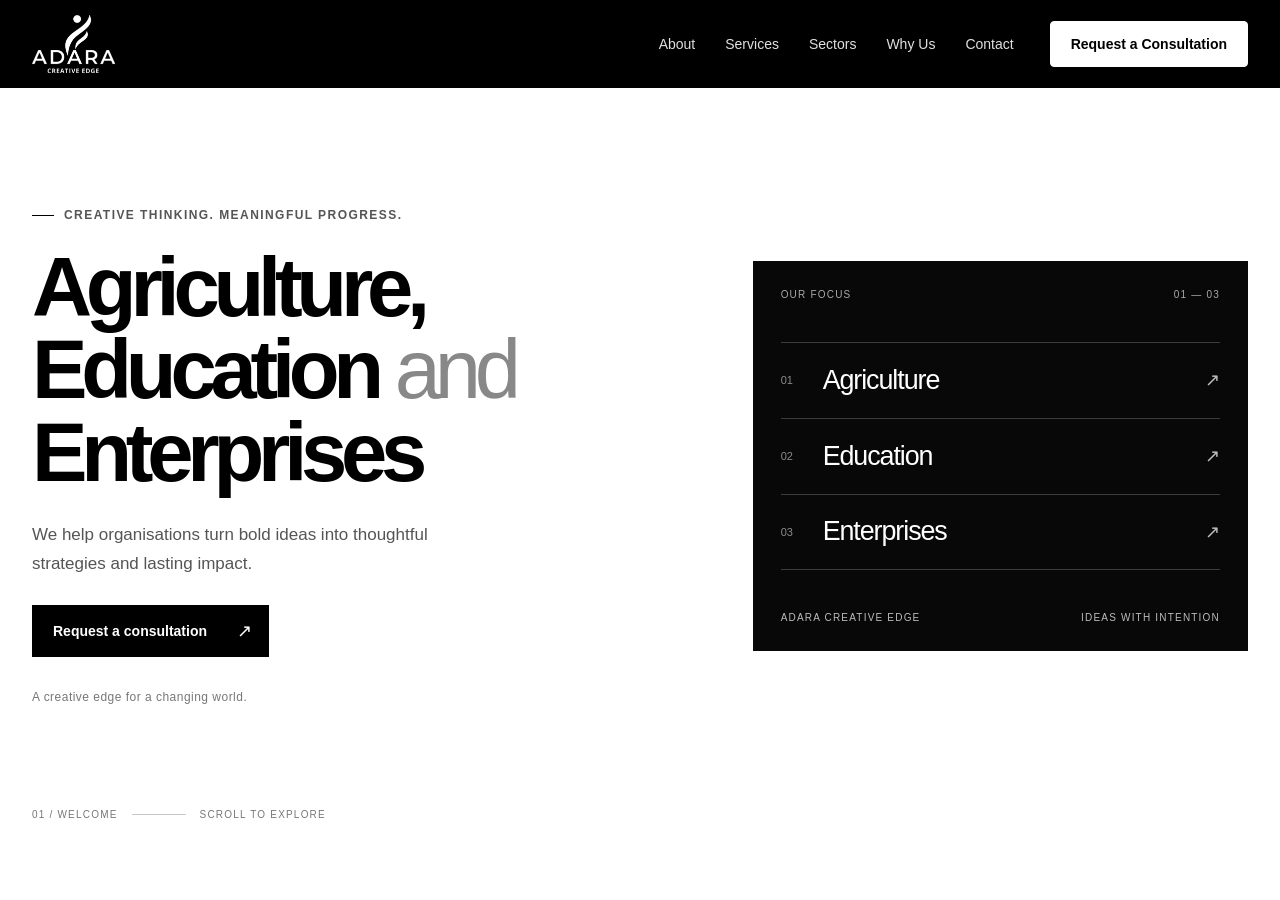
==== index.html @ 9e6f4032 "initial commit" ====
<!DOCTYPE html>
<html lang="en">
<head>
  <meta charset="UTF-8">
  <meta name="viewport" content="width=device-width, initial-scale=1.0">
  <meta name="theme-color" content="#000000">
  <title>Adara Creative Edge</title>
  <link rel="stylesheet" href="style.css">
  <script src="script.js" defer></script>
</head>
<body>
  <header class="site-header">
    <div class="header-inner">
      <a class="brand" href="#" aria-label="Adara Creative Edge home">
        <img src="assets/logo-white-lockup.png" alt="Adara Creative Edge">
      </a>

      <button
        class="menu-toggle"
        type="button"
        aria-label="Open navigation menu"
        aria-expanded="false"
        aria-controls="primary-navigation"
      >
        <span></span>
        <span></span>
        <span></span>
      </button>

      <nav class="primary-navigation" id="primary-navigation" aria-label="Main navigation">
        <ul class="navigation-links">
          <li><a href="#about">About</a></li>
          <li><a href="services.html">Services</a></li>
          <li><a href="#sectors">Sectors</a></li>
          <li><a href="#why-us">Why Us</a></li>
          <li><a href="#contact">Contact</a></li>
        </ul>
        <a class="header-cta" href="#contact">Request a Consultation</a>
      </nav>
    </div>
  </header>
  <main>
    <section class="hero" aria-labelledby="hero-title">
      <div class="hero-inner">
        <div class="hero-copy">
          <p class="hero-eyebrow"><span></span> Creative thinking. Meaningful progress.</p>
          <h1 id="hero-title">Agriculture,<br>Education <span>and</span><br>Enterprises</h1>
          <p class="hero-description">
            We help organisations turn bold ideas into thoughtful strategies and
            lasting impact.
          </p>
          <a class="hero-cta" href="#contact">
            <span>Request a consultation</span>
            <span class="hero-cta-arrow" aria-hidden="true">↗</span>
          </a>
          <p class="hero-note">A creative edge for a changing world.</p>
        </div>

        <div class="hero-visual" aria-label="The sectors we work across">
          <div class="visual-topline">
            <span>Our focus</span>
            <span>01 — 03</span>
          </div>
          <div class="sector-list">
            <div class="sector-item">
              <span class="sector-number">01</span>
              <span class="sector-name">Agriculture</span>
              <span class="sector-mark" aria-hidden="true">↗</span>
            </div>
            <div class="sector-item">
              <span class="sector-number">02</span>
              <span class="sector-name">Education</span>
              <span class="sector-mark" aria-hidden="true">↗</span>
            </div>
            <div class="sector-item">
              <span class="sector-number">03</span>
              <span class="sector-name">Enterprises</span>
              <span class="sector-mark" aria-hidden="true">↗</span>
            </div>
          </div>
          <div class="visual-bottomline">
            <span>Adara Creative Edge</span>
            <span>Ideas with intention</span>
          </div>
        </div>
      </div>
      <div class="hero-footer" aria-hidden="true">
        <span>01 / Welcome</span>
        <span class="hero-footer-line"></span>
        <span>Scroll to explore</span>
      </div>
    </section>
  </main>
</body>
</html>
---- style.css ----
:root {
  color-scheme: dark;
  font-family: "Segoe UI", Arial, sans-serif;
  font-synthesis: none;
  text-rendering: optimizeLegibility;
  -webkit-font-smoothing: antialiased;
  -moz-osx-font-smoothing: grayscale;
  --header-background: #000000;
  --header-foreground: #ffffff;
  --header-muted: #e0e0e0;
  --header-accent: #ffffff;
  --header-accent-text: #000000;
}

* {
  box-sizing: border-box;
}

body {
  margin: 0;
  min-width: 320px;
  background: #ffffff;
}

.site-header {
  position: relative;
  z-index: 10;
  background: var(--header-background);
  color: var(--header-foreground);
}

.header-inner {
  display: flex;
  align-items: center;
  justify-content: space-between;
  width: min(100% - 64px, 1280px);
  min-height: 88px;
  margin: 0 auto;
}

.brand {
  display: inline-flex;
  flex: 0 0 auto;
  align-items: center;
}

.brand img {
  display: block;
  width: 190px;
  max-height: 58px;
  object-fit: contain;
  object-position: left center;
}

.primary-navigation,
.navigation-links {
  display: flex;
  align-items: center;
}

.primary-navigation {
  gap: 36px;
}

.navigation-links {
  gap: 30px;
  margin: 0;
  padding: 0;
  list-style: none;
}

.navigation-links a {
  color: var(--header-muted);
  font-size: 14px;
  font-weight: 500;
  text-decoration: none;
  transition: color 160ms ease;
}

.navigation-links a:hover,
.navigation-links a:focus-visible {
  color: var(--header-foreground);
}

.header-cta {
  display: inline-flex;
  min-height: 46px;
  align-items: center;
  justify-content: center;
  padding: 0 20px;
  border: 1px solid var(--header-accent);
  border-radius: 4px;
  background: var(--header-accent);
  color: var(--header-accent-text);
  font-size: 14px;
  font-weight: 700;
  text-decoration: none;
  transition: background-color 160ms ease, border-color 160ms ease;
}

.header-cta:hover,
.header-cta:focus-visible {
  border-color: #f0f0f0;
  background: #f0f0f0;
}

.menu-toggle {
  display: none;
}

.hero {
  position: relative;
  display: flex;
  min-height: min(760px, calc(100svh - 88px));
  flex-direction: column;
  justify-content: center;
  overflow: hidden;
  background: #ffffff;
  color: #000000;
}

.hero-inner {
  display: grid;
  width: min(100% - 64px, 1280px);
  grid-template-columns: minmax(0, 1.1fr) minmax(360px, 0.9fr);
  align-items: center;
  gap: clamp(48px, 9vw, 140px);
  margin: 0 auto;
  padding: 76px 0 100px;
}

.hero-copy {
  max-width: 640px;
}

.hero-eyebrow {
  display: flex;
  align-items: center;
  gap: 10px;
  margin: 0 0 25px;
  color: #555555;
  font-size: 12px;
  font-weight: 600;
  letter-spacing: 0.12em;
  text-transform: uppercase;
}

.hero-eyebrow span {
  width: 22px;
  height: 1px;
  background: #000000;
}

.hero h1 {
  margin: 0;
  font-size: clamp(52px, 6.5vw, 90px);
  font-weight: 600;
  letter-spacing: -0.075em;
  line-height: 0.99;
}

.hero h1 span {
  color: #888888;
  font-weight: 400;
}

.hero-description {
  max-width: 440px;
  margin: 27px 0 26px;
  color: #555555;
  font-size: 17px;
  line-height: 1.7;
}

.hero-cta {
  display: inline-flex;
  min-height: 52px;
  align-items: center;
  justify-content: space-between;
  gap: 30px;
  padding: 0 16px 0 20px;
  border: 1px solid #000000;
  background: #000000;
  color: #ffffff;
  font-size: 14px;
  font-weight: 600;
  text-decoration: none;
  transition: background-color 160ms ease, color 160ms ease;
}

.hero-cta:hover,
.hero-cta:focus-visible {
  background: #ffffff;
  color: #000000;
}

.hero-cta-arrow {
  font-size: 18px;
  line-height: 1;
}

.hero-note {
  margin: 33px 0 0;
  color: #777777;
  font-size: 12px;
  letter-spacing: 0.04em;
}

.hero-visual {
  display: flex;
  min-height: 390px;
  flex-direction: column;
  justify-content: space-between;
  padding: 28px;
  background: #080808;
  color: #ffffff;
}

.visual-topline,
.visual-bottomline {
  display: flex;
  align-items: center;
  justify-content: space-between;
  color: #a9a9a9;
  font-size: 10px;
  letter-spacing: 0.12em;
  text-transform: uppercase;
}

.sector-list {
  margin: 32px 0;
}

.sector-item {
  display: grid;
  min-height: 76px;
  grid-template-columns: 42px 1fr 24px;
  align-items: center;
  border-top: 1px solid #3c3c3c;
}

.sector-item:last-child {
  border-bottom: 1px solid #3c3c3c;
}

.sector-number {
  color: #8c8c8c;
  font-size: 11px;
}

.sector-name {
  font-size: clamp(20px, 2.1vw, 28px);
  font-weight: 400;
  letter-spacing: -0.04em;
}

.sector-mark {
  justify-self: end;
  color: #bcbcbc;
  font-size: 18px;
}

.visual-bottomline {
  color: #bcbcbc;
}

.hero-footer {
  position: absolute;
  right: max(32px, calc((100% - 1280px) / 2));
  bottom: 28px;
  left: max(32px, calc((100% - 1280px) / 2));
  display: flex;
  align-items: center;
  gap: 14px;
  color: #777777;
  font-size: 10px;
  letter-spacing: 0.12em;
  text-transform: uppercase;
}

.hero-footer-line {
  width: 54px;
  height: 1px;
  background: #c7c7c7;
}

.services-hero {
  position: relative;
  display: flex;
  min-height: 470px;
  align-items: center;
  overflow: hidden;
  background: #f4f4f2;
  color: #000000;
}

.services-hero-inner {
  width: min(100% - 64px, 1280px);
  margin: 0 auto;
  padding: 82px 0 96px;
}

.services-hero h1 {
  margin: 0;
  font-size: clamp(58px, 8vw, 104px);
  font-weight: 600;
  letter-spacing: -0.075em;
  line-height: 0.98;
}

.services-hero h1 span {
  color: #777777;
  font-weight: 400;
}

.services-intro {
  max-width: 490px;
  margin: 24px 0 26px;
  color: #555555;
  font-size: 17px;
  line-height: 1.7;
}

.services-hero-index {
  position: absolute;
  right: max(32px, calc((100% - 1280px) / 2));
  bottom: 28px;
  margin: 0;
  color: #777777;
  font-size: 10px;
  letter-spacing: 0.12em;
  text-transform: uppercase;
}

.services-list-section {
  width: min(100% - 64px, 1280px);
  margin: 0 auto;
  padding: 94px 0 110px;
  color: #000000;
}

.services-section-heading {
  display: flex;
  align-items: end;
  justify-content: space-between;
  gap: 32px;
  margin-bottom: 38px;
}

.services-kicker {
  margin: 0 0 12px;
  color: #666666;
  font-size: 11px;
  font-weight: 600;
  letter-spacing: 0.12em;
  text-transform: uppercase;
}

.services-section-heading h2,
.services-contact h2 {
  margin: 0;
  font-size: clamp(36px, 5vw, 58px);
  font-weight: 500;
  letter-spacing: -0.065em;
  line-height: 1.05;
}

.services-section-heading > p {
  max-width: 350px;
  margin: 0 0 4px;
  color: #666666;
  font-size: 15px;
  line-height: 1.7;
}

.service-cards {
  display: grid;
  grid-template-columns: repeat(2, minmax(0, 1fr));
  border-top: 1px solid #d5d5d5;
  border-bottom: 1px solid #d5d5d5;
}

.service-card {
  display: flex;
  min-height: 340px;
  flex-direction: column;
  justify-content: space-between;
  padding: 28px 34px 30px 0;
  color: #000000;
}

.service-card + .service-card {
  padding-right: 0;
  padding-left: 34px;
  border-left: 1px solid #d5d5d5;
}

.service-card-topline {
  display: flex;
  align-items: flex-start;
  justify-content: space-between;
  color: #777777;
  font-size: 11px;
}

.service-card-icon {
  color: #000000;
  font-size: 25px;
  line-height: 1;
}

.service-card-icon-web {
  font-size: 18px;
  font-weight: 600;
  letter-spacing: -0.08em;
}

.service-card h3 {
  margin: 38px 0 12px;
  font-size: clamp(26px, 3vw, 38px);
  font-weight: 500;
  letter-spacing: -0.055em;
}

.service-card p {
  max-width: 460px;
  margin: 0;
  color: #5a5a5a;
  font-size: 15px;
  line-height: 1.75;
}

.service-card-link {
  display: flex;
  align-items: center;
  justify-content: space-between;
  gap: 16px;
  width: fit-content;
  min-width: min(100%, 245px);
  margin-top: 34px;
  padding-bottom: 9px;
  border-bottom: 1px solid #000000;
  color: #000000;
  font-size: 13px;
  font-weight: 600;
  text-decoration: none;
}

.service-card-link:hover,
.service-card-link:focus-visible {
  color: #666666;
}

.services-contact {
  padding: 58px max(32px, calc((100% - 1280px) / 2)) 64px;
  background: #080808;
  color: #ffffff;
}

.services-contact .services-kicker {
  color: #bcbcbc;
}

.services-contact-row {
  display: flex;
  align-items: center;
  justify-content: space-between;
  gap: 24px;
}

.services-contact h2 {
  font-size: clamp(34px, 5vw, 56px);
}

.services-contact .hero-cta {
  flex: 0 0 auto;
  border-color: #ffffff;
  background: #ffffff;
  color: #000000;
}

.services-contact .hero-cta:hover,
.services-contact .hero-cta:focus-visible {
  background: #080808;
  color: #ffffff;
}

.brand:focus-visible,
.navigation-links a:focus-visible,
.header-cta:focus-visible,
.menu-toggle:focus-visible {
  outline: 2px solid var(--header-accent);
  outline-offset: 4px;
}

@media (max-width: 900px) {
  .header-inner {
    width: min(100% - 40px, 1280px);
  }

  .primary-navigation {
    gap: 20px;
  }

  .navigation-links {
    gap: 18px;
  }

  .hero-inner {
    width: min(100% - 40px, 1280px);
    grid-template-columns: minmax(0, 1fr) minmax(300px, 0.85fr);
    gap: 40px;
  }

  .hero-visual {
    min-height: 350px;
    padding: 24px;
  }

  .services-hero-inner,
  .services-list-section {
    width: min(100% - 40px, 1280px);
  }

  .services-hero {
    min-height: 430px;
  }

  .services-contact {
    padding-right: 20px;
    padding-left: 20px;
  }
}

@media (max-width: 760px) {
  .header-inner {
    min-height: 76px;
  }

  .brand img {
    width: 172px;
  }

  .menu-toggle {
    display: flex;
    width: 44px;
    height: 44px;
    flex-direction: column;
    align-items: center;
    justify-content: center;
    gap: 5px;
    padding: 0;
    border: 1px solid rgb(255 255 255 / 24%);
    border-radius: 4px;
    background: transparent;
    cursor: pointer;
  }

  .menu-toggle span {
    display: block;
    width: 19px;
    height: 2px;
    border-radius: 2px;
    background: var(--header-foreground);
    transition: transform 160ms ease, opacity 160ms ease;
  }

  .menu-toggle[aria-expanded="true"] span:first-child {
    transform: translateY(7px) rotate(45deg);
  }

  .menu-toggle[aria-expanded="true"] span:nth-child(2) {
    opacity: 0;
  }

  .menu-toggle[aria-expanded="true"] span:last-child {
    transform: translateY(-7px) rotate(-45deg);
  }

  .primary-navigation {
    position: absolute;
    top: 100%;
    right: 0;
    left: 0;
    display: none;
    align-items: stretch;
    gap: 22px;
    padding: 20px;
    border-top: 1px solid rgb(255 255 255 / 12%);
    background: var(--header-background);
    box-shadow: 0 12px 20px rgb(0 0 0 / 12%);
  }

  .primary-navigation.is-open {
    display: flex;
    flex-direction: column;
  }

  .navigation-links {
    align-items: stretch;
    flex-direction: column;
    gap: 0;
  }

  .navigation-links a {
    display: block;
    padding: 12px 0;
    font-size: 16px;
  }

  .header-cta {
    align-self: flex-start;
  }

  .hero {
    min-height: auto;
  }

  .hero-inner {
    width: min(100% - 40px, 560px);
    grid-template-columns: 1fr;
    gap: 46px;
    padding: 62px 0 90px;
  }

  .hero-eyebrow {
    margin-bottom: 20px;
    font-size: 10px;
  }

  .hero h1 {
    font-size: clamp(52px, 12vw, 82px);
  }

  .hero-description {
    margin-top: 22px;
    font-size: 16px;
  }

  .hero-note {
    margin-top: 25px;
  }

  .hero-visual {
    min-height: 330px;
  }

  .hero-footer {
    right: 20px;
    bottom: 22px;
    left: 20px;
  }

  .services-hero {
    min-height: 410px;
  }

  .services-hero-inner {
    padding: 62px 0 80px;
  }

  .services-hero h1 {
    font-size: clamp(54px, 12vw, 82px);
  }

  .services-intro {
    max-width: 440px;
    font-size: 16px;
  }

  .services-hero-index {
    right: 20px;
    bottom: 20px;
  }

  .services-list-section {
    padding: 68px 0 76px;
  }

  .services-section-heading {
    align-items: flex-start;
    flex-direction: column;
    gap: 16px;
    margin-bottom: 28px;
  }

  .service-cards {
    grid-template-columns: 1fr;
  }

  .service-card {
    min-height: 300px;
    padding: 24px 0;
  }

  .service-card + .service-card {
    padding: 24px 0;
    border-top: 1px solid #d5d5d5;
    border-left: 0;
  }

  .service-card h3 {
    margin-top: 30px;
  }

  .services-contact {
    padding: 42px 20px 48px;
  }

  .services-contact-row {
    align-items: flex-start;
    flex-direction: column;
    gap: 22px;
  }
}

@media (max-width: 420px) {
  .hero-inner {
    width: calc(100% - 32px);
    padding-top: 48px;
  }

  .hero h1 {
    font-size: clamp(47px, 11.5vw, 58px);
  }

  .hero-visual {
    min-height: 300px;
    padding: 20px;
  }

  .services-hero-inner,
  .services-list-section {
    width: calc(100% - 32px);
  }

  .services-contact {
    padding-right: 16px;
    padding-left: 16px;
  }
}

@media (prefers-reduced-motion: reduce) {
  *,
  *::before,
  *::after {
    scroll-behavior: auto !important;
    transition-duration: 0.01ms !important;
  }
}
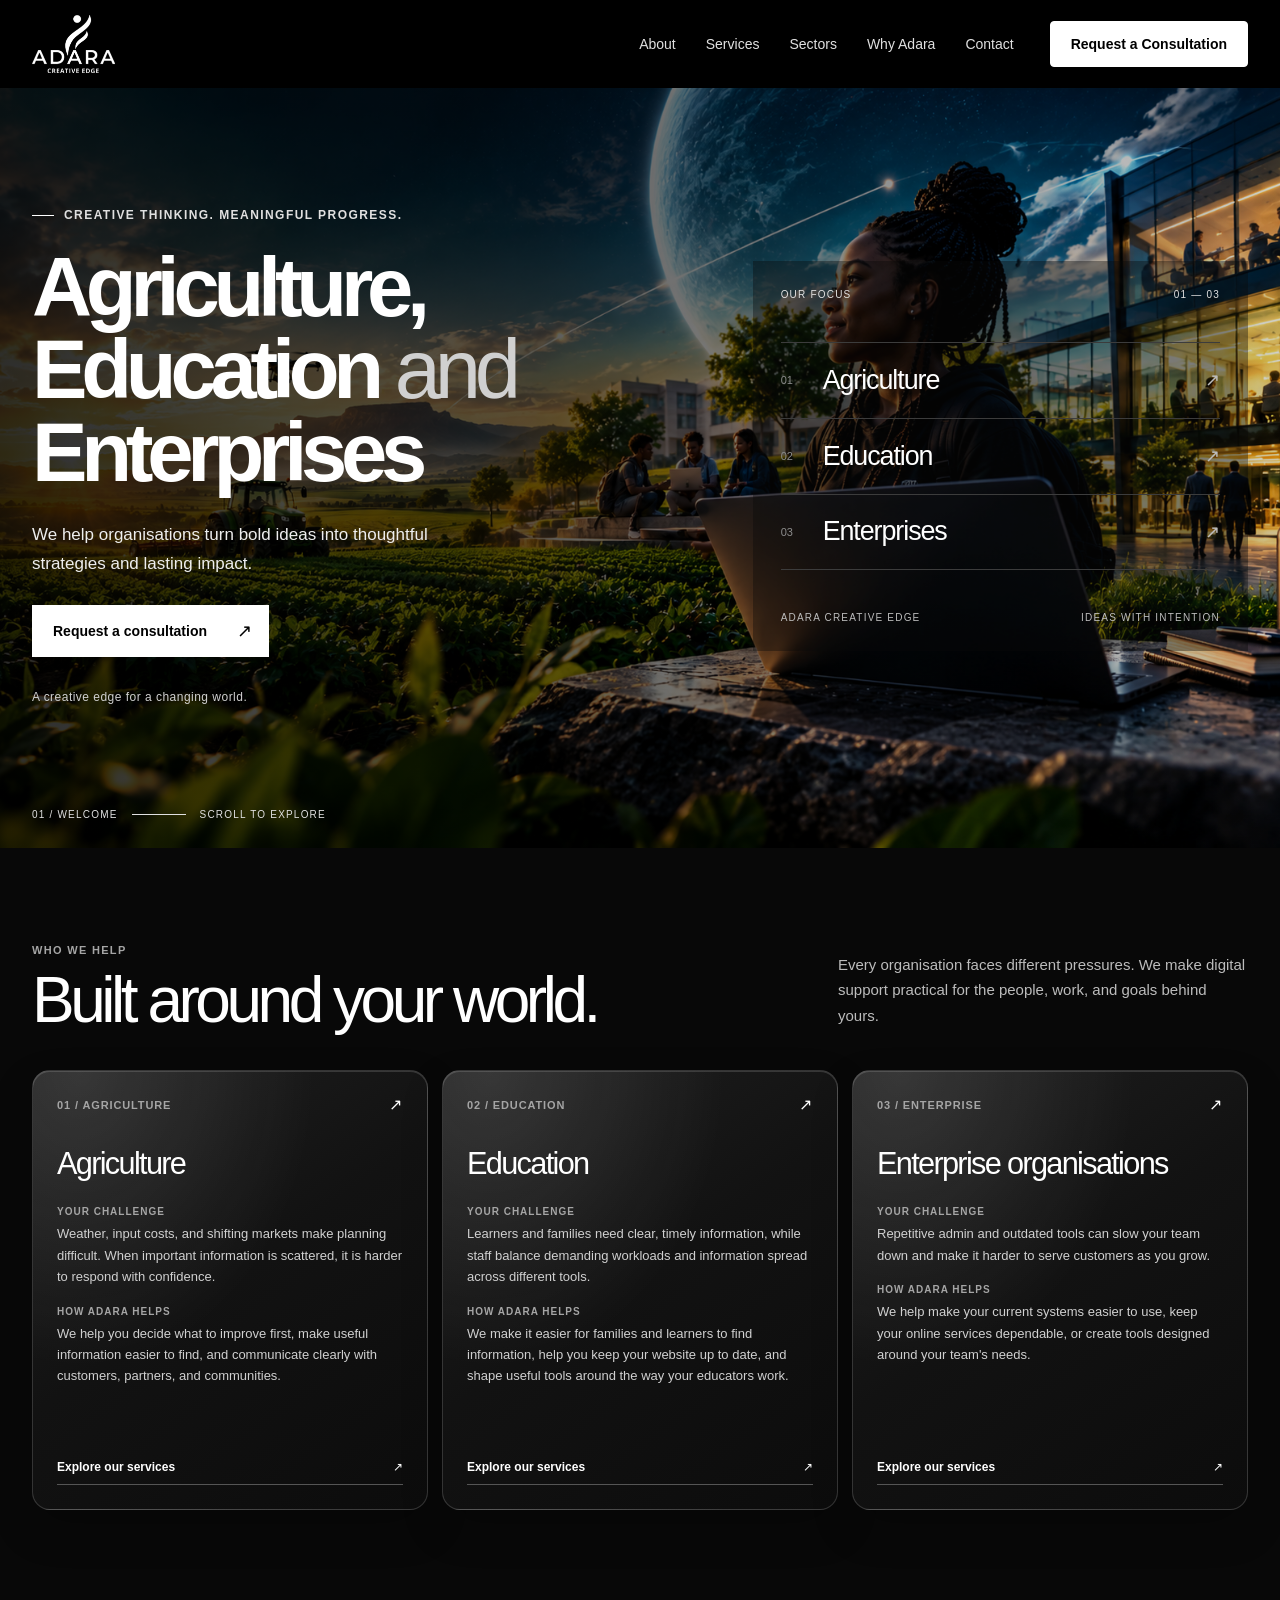
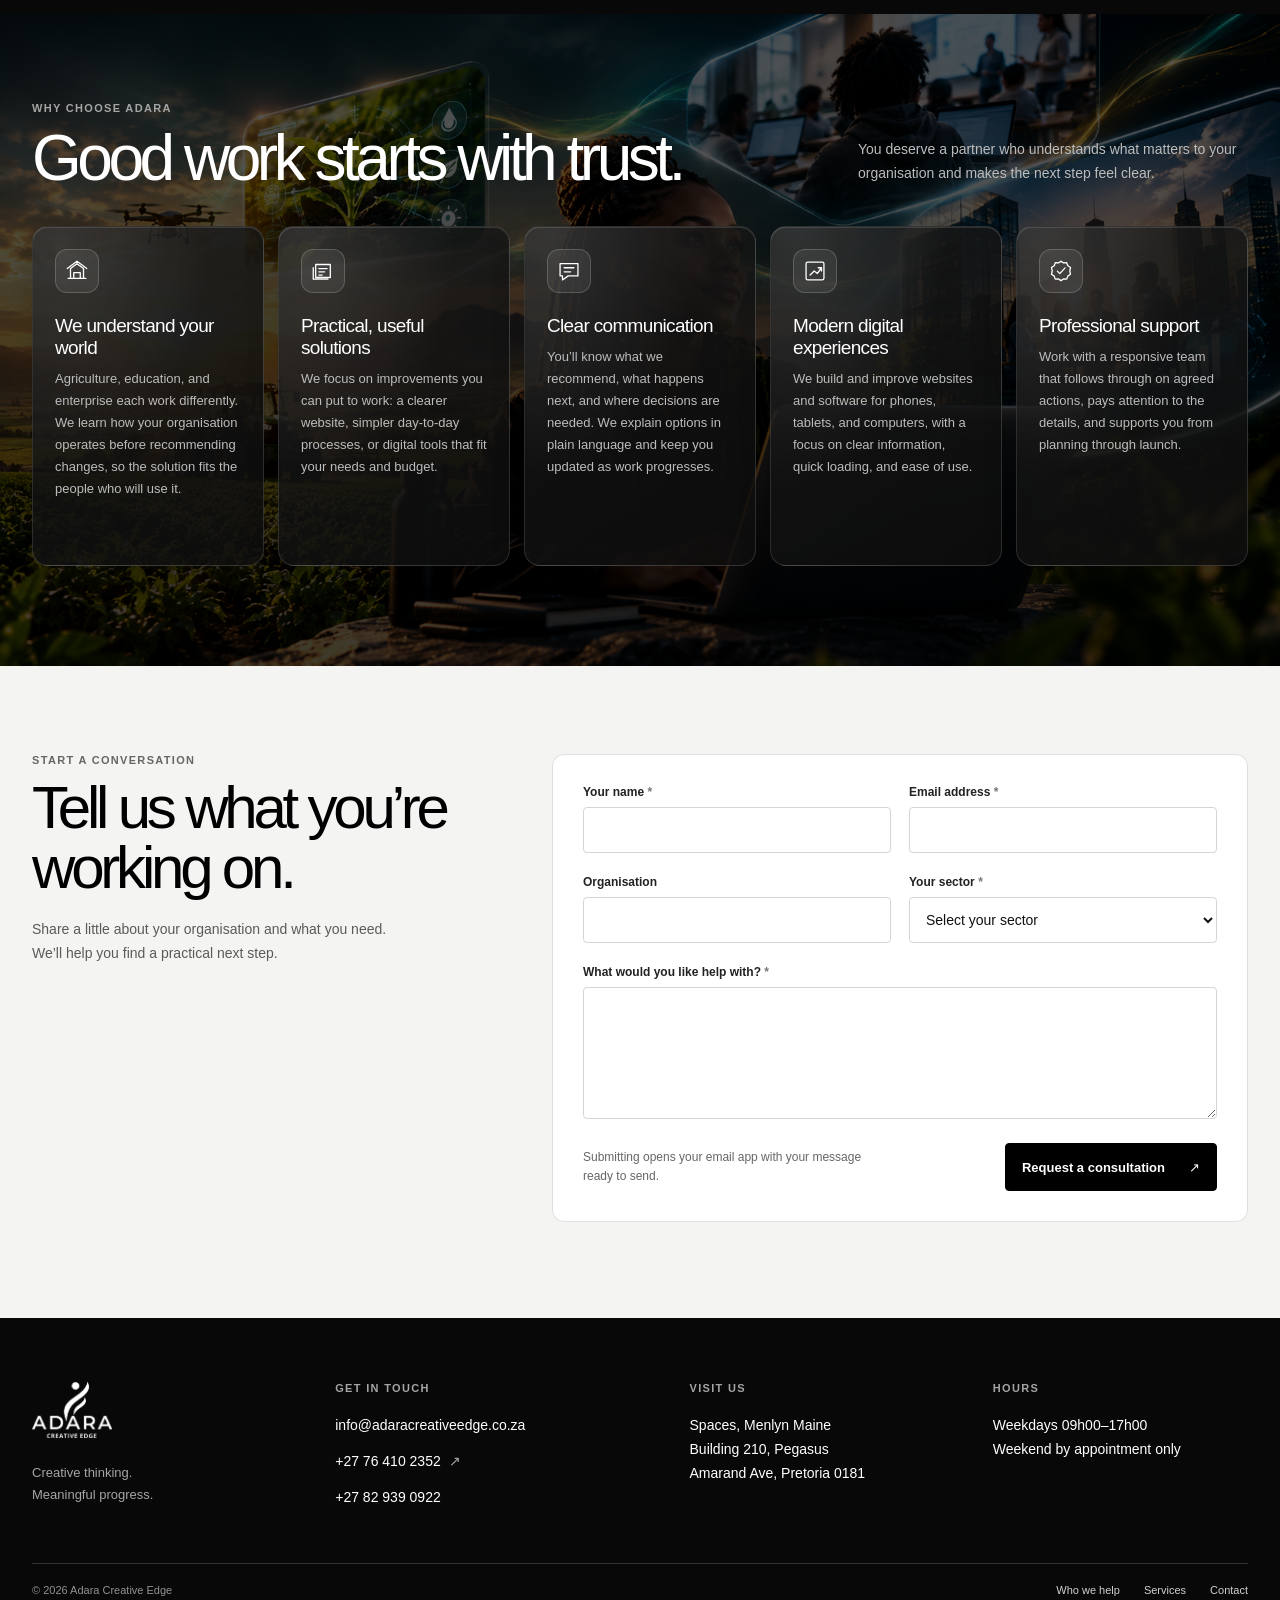
==== commit 560d44a1: "created about page" ====
--- a/index.html
+++ b/index.html
@@ -1,95 +1,381 @@
-<!DOCTYPE html>
+<!doctype html>
 <html lang="en">
-<head>
-  <meta charset="UTF-8">
-  <meta name="viewport" content="width=device-width, initial-scale=1.0">
-  <meta name="theme-color" content="#000000">
-  <title>Adara Creative Edge</title>
-  <link rel="stylesheet" href="style.css">
-  <script src="script.js" defer></script>
-</head>
-<body>
-  <header class="site-header">
-    <div class="header-inner">
-      <a class="brand" href="#" aria-label="Adara Creative Edge home">
-        <img src="assets/logo-white-lockup.png" alt="Adara Creative Edge">
-      </a>
-
-      <button
-        class="menu-toggle"
-        type="button"
-        aria-label="Open navigation menu"
-        aria-expanded="false"
-        aria-controls="primary-navigation"
-      >
-        <span></span>
-        <span></span>
-        <span></span>
-      </button>
-
-      <nav class="primary-navigation" id="primary-navigation" aria-label="Main navigation">
-        <ul class="navigation-links">
-          <li><a href="#about">About</a></li>
-          <li><a href="services.html">Services</a></li>
-          <li><a href="#sectors">Sectors</a></li>
-          <li><a href="#why-us">Why Us</a></li>
-          <li><a href="#contact">Contact</a></li>
-        </ul>
-        <a class="header-cta" href="#contact">Request a Consultation</a>
-      </nav>
-    </div>
-  </header>
-  <main>
-    <section class="hero" aria-labelledby="hero-title">
-      <div class="hero-inner">
-        <div class="hero-copy">
-          <p class="hero-eyebrow"><span></span> Creative thinking. Meaningful progress.</p>
-          <h1 id="hero-title">Agriculture,<br>Education <span>and</span><br>Enterprises</h1>
-          <p class="hero-description">
-            We help organisations turn bold ideas into thoughtful strategies and
-            lasting impact.
+  <head>
+    <meta charset="UTF-8" />
+    <meta name="viewport" content="width=device-width, initial-scale=1.0" />
+    <meta name="theme-color" content="#000000" />
+    <title>Adara Creative Edge</title>
+    <link rel="stylesheet" href="style.css" />
+    <script src="script.js" defer></script>
+  </head>
+  <body>
+    <header class="site-header">
+      <div class="header-inner">
+        <a class="brand" href="#" aria-label="Adara Creative Edge home">
+          <img src="assets/logo-white-lockup.png" alt="Adara Creative Edge" />
+        </a>
+
+        <button
+          class="menu-toggle"
+          type="button"
+          aria-label="Open navigation menu"
+          aria-expanded="false"
+          aria-controls="primary-navigation"
+        >
+          <span></span>
+          <span></span>
+          <span></span>
+        </button>
+
+        <nav
+          class="primary-navigation"
+          id="primary-navigation"
+          aria-label="Main navigation"
+        >
+          <ul class="navigation-links">
+            <li><a href="about.html">About</a></li>
+            <li><a href="services.html">Services</a></li>
+            <li><a href="#sectors">Sectors</a></li>
+            <li><a href="#why-us">Why Adara</a></li>
+            <li><a href="#contact">Contact</a></li>
+          </ul>
+          <a class="header-cta" href="#consultation">Request a Consultation</a>
+        </nav>
+      </div>
+    </header>
+    <main>
+      <section class="hero" aria-labelledby="hero-title">
+        <div class="hero-inner">
+          <div class="hero-copy">
+            <p class="hero-eyebrow">
+              <span></span> Creative thinking. Meaningful progress.
+            </p>
+            <h1 id="hero-title">
+              Agriculture,<br />Education <span>and</span><br />Enterprises
+            </h1>
+            <p class="hero-description">
+              We help organisations turn bold ideas into thoughtful strategies
+              and lasting impact.
+            </p>
+            <a class="hero-cta" href="#consultation">
+              <span>Request a consultation</span>
+              <span class="hero-cta-arrow" aria-hidden="true">↗</span>
+            </a>
+            <p class="hero-note">A creative edge for a changing world.</p>
+          </div>
+
+          <div class="hero-visual" aria-label="The sectors we work across">
+            <div class="visual-topline">
+              <span>Our focus</span>
+              <span>01 — 03</span>
+            </div>
+            <div class="sector-list">
+              <div class="sector-item">
+                <span class="sector-number">01</span>
+                <span class="sector-name">Agriculture</span>
+                <span class="sector-mark" aria-hidden="true">↗</span>
+              </div>
+              <div class="sector-item">
+                <span class="sector-number">02</span>
+                <span class="sector-name">Education</span>
+                <span class="sector-mark" aria-hidden="true">↗</span>
+              </div>
+              <div class="sector-item">
+                <span class="sector-number">03</span>
+                <span class="sector-name">Enterprises</span>
+                <span class="sector-mark" aria-hidden="true">↗</span>
+              </div>
+            </div>
+            <div class="visual-bottomline">
+              <span>Adara Creative Edge</span>
+              <span>Ideas with intention</span>
+            </div>
+          </div>
+        </div>
+        <div class="hero-footer" aria-hidden="true">
+          <span>01 / Welcome</span>
+          <span class="hero-footer-line"></span>
+          <span>Scroll to explore</span>
+        </div>
+      </section>
+
+      <section class="audience-section" id="sectors" aria-labelledby="audience-title">
+        <div class="audience-inner">
+          <div class="audience-heading">
+            <div>
+              <p class="services-kicker">Who we help</p>
+              <h2 id="audience-title">Built around your world.</h2>
+            </div>
+            <p>
+              Every organisation faces different pressures. We make digital
+              support practical for the people, work, and goals behind yours.
+            </p>
+          </div>
+
+          <div class="audience-cards">
+            <article class="audience-card">
+              <div class="audience-card-topline">
+                <span>01 / Agriculture</span>
+                <span aria-hidden="true">↗</span>
+              </div>
+              <h3>Agriculture</h3>
+              <div class="audience-card-copy">
+                <div>
+                  <h4>Your challenge</h4>
+                  <p>
+                    Weather, input costs, and shifting markets make planning
+                    difficult. When important information is scattered, it is
+                    harder to respond with confidence.
+                  </p>
+                </div>
+                <div>
+                  <h4>How Adara helps</h4>
+                  <p>
+                    We help you decide what to improve first, make useful
+                    information easier to find, and communicate clearly with
+                    customers, partners, and communities.
+                  </p>
+                </div>
+              </div>
+              <a class="audience-card-link" href="services.html#service-list">
+                <span>Explore our services</span>
+                <span aria-hidden="true">↗</span>
+              </a>
+            </article>
+
+            <article class="audience-card">
+              <div class="audience-card-topline">
+                <span>02 / Education</span>
+                <span aria-hidden="true">↗</span>
+              </div>
+              <h3>Education</h3>
+              <div class="audience-card-copy">
+                <div>
+                  <h4>Your challenge</h4>
+                  <p>
+                    Learners and families need clear, timely information, while
+                    staff balance demanding workloads and information spread
+                    across different tools.
+                  </p>
+                </div>
+                <div>
+                  <h4>How Adara helps</h4>
+                  <p>
+                    We make it easier for families and learners to find
+                    information, help you keep your website up to date, and
+                    shape useful tools around the way your educators work.
+                  </p>
+                </div>
+              </div>
+              <a class="audience-card-link" href="services.html#service-list">
+                <span>Explore our services</span>
+                <span aria-hidden="true">↗</span>
+              </a>
+            </article>
+
+            <article class="audience-card">
+              <div class="audience-card-topline">
+                <span>03 / Enterprise</span>
+                <span aria-hidden="true">↗</span>
+              </div>
+              <h3>Enterprise organisations</h3>
+              <div class="audience-card-copy">
+                <div>
+                  <h4>Your challenge</h4>
+                  <p>
+                    Repetitive admin and outdated tools can slow your team down
+                    and make it harder to serve customers as you grow.
+                  </p>
+                </div>
+                <div>
+                  <h4>How Adara helps</h4>
+                  <p>
+                    We help make your current systems easier to use, keep your
+                    online services dependable, or create tools designed around
+                    your team's needs.
+                  </p>
+                </div>
+              </div>
+              <a class="audience-card-link" href="services.html#service-list">
+                <span>Explore our services</span>
+                <span aria-hidden="true">↗</span>
+              </a>
+            </article>
+          </div>
+        </div>
+      </section>
+    <section class="trust-section" id="why-us" aria-labelledby="trust-title">
+      <div class="trust-inner">
+        <div class="trust-heading">
+          <div>
+            <p class="services-kicker">Why choose Adara</p>
+            <h2 id="trust-title">Good work starts with trust.</h2>
+          </div>
+          <p>
+            You deserve a partner who understands what matters to your
+            organisation and makes the next step feel clear.
           </p>
-          <a class="hero-cta" href="#contact">
-            <span>Request a consultation</span>
-            <span class="hero-cta-arrow" aria-hidden="true">↗</span>
-          </a>
-          <p class="hero-note">A creative edge for a changing world.</p>
-        </div>
-
-        <div class="hero-visual" aria-label="The sectors we work across">
-          <div class="visual-topline">
-            <span>Our focus</span>
-            <span>01 — 03</span>
-          </div>
-          <div class="sector-list">
-            <div class="sector-item">
-              <span class="sector-number">01</span>
-              <span class="sector-name">Agriculture</span>
-              <span class="sector-mark" aria-hidden="true">↗</span>
-            </div>
-            <div class="sector-item">
-              <span class="sector-number">02</span>
-              <span class="sector-name">Education</span>
-              <span class="sector-mark" aria-hidden="true">↗</span>
-            </div>
-            <div class="sector-item">
-              <span class="sector-number">03</span>
-              <span class="sector-name">Enterprises</span>
-              <span class="sector-mark" aria-hidden="true">↗</span>
-            </div>
-          </div>
-          <div class="visual-bottomline">
-            <span>Adara Creative Edge</span>
-            <span>Ideas with intention</span>
-          </div>
-        </div>
-      </div>
-      <div class="hero-footer" aria-hidden="true">
-        <span>01 / Welcome</span>
-        <span class="hero-footer-line"></span>
-        <span>Scroll to explore</span>
+        </div>
+
+        <div class="trust-cards">
+          <article class="trust-card">
+            <span class="trust-icon" aria-hidden="true">
+              <svg viewBox="0 0 32 32" fill="none">
+                <path d="M5 25h22M8 25V13l8-6 8 6v12M12 25v-7h8v7M4 13l12-9 12 9" />
+              </svg>
+            </span>
+            <h3>We understand your world</h3>
+            <p>
+              Agriculture, education, and enterprise each work differently.
+              We learn how your organisation operates before recommending
+              changes, so the solution fits the people who will use it.
+            </p>
+          </article>
+
+          <article class="trust-card">
+            <span class="trust-icon" aria-hidden="true">
+              <svg viewBox="0 0 32 32" fill="none">
+                <path d="M7 8h18v16H7zM11 13h10M11 17h7M11 21h4M4 12v14h18" />
+              </svg>
+            </span>
+            <h3>Practical, useful solutions</h3>
+            <p>
+              We focus on improvements you can put to work: a clearer website,
+              simpler day-to-day processes, or digital tools that fit your
+              needs and budget.
+            </p>
+          </article>
+
+          <article class="trust-card">
+            <span class="trust-icon" aria-hidden="true">
+              <svg viewBox="0 0 32 32" fill="none">
+                <path d="M5 7h22v15H15l-7 5v-5H5zM10 12h12M10 17h8" />
+              </svg>
+            </span>
+            <h3>Clear communication</h3>
+            <p>
+              You’ll know what we recommend, what happens next, and where
+              decisions are needed. We explain options in plain language and
+              keep you updated as work progresses.
+            </p>
+          </article>
+
+          <article class="trust-card">
+            <span class="trust-icon" aria-hidden="true">
+              <svg viewBox="0 0 32 32" fill="none">
+                <rect x="5" y="5" width="22" height="22" rx="2" />
+                <path d="M10 21l5-5 4 3 5-7M20 12h4v4" />
+              </svg>
+            </span>
+            <h3>Modern digital experiences</h3>
+            <p>
+              We build and improve websites and software for phones, tablets,
+              and computers, with a focus on clear information, quick loading,
+              and ease of use.
+            </p>
+          </article>
+
+          <article class="trust-card">
+            <span class="trust-icon" aria-hidden="true">
+              <svg viewBox="0 0 32 32" fill="none">
+                <path d="M16 4l3 2 4-.2 1.4 3.7 3.3 2.3-.9 4.1.9 4.1-3.3 2.3-1.4 3.7-4-.2-3 2-3-2-4 .2-1.4-3.7-3.3-2.3.9-4.1-.9-4.1 3.3-2.3L9 5.8l4 .2z" />
+                <path d="M11.5 16.2l3 3 6.5-7" />
+              </svg>
+            </span>
+            <h3>Professional support</h3>
+            <p>
+              Work with a responsive team that follows through on agreed
+              actions, pays attention to the details, and supports you from
+              planning through launch.
+            </p>
+          </article>
+        </div>
       </div>
     </section>
-  </main>
-</body>
-</html>+    <section class="consultation-section" id="consultation" aria-labelledby="consultation-title">
+      <div class="consultation-inner">
+        <div class="consultation-heading">
+          <p class="services-kicker">Start a conversation</p>
+          <h2 id="consultation-title">Tell us what you’re working on.</h2>
+          <p>Share a little about your organisation and what you need. We’ll help you find a practical next step.</p>
+        </div>
+        <form class="consultation-form" data-consultation-form>
+          <div class="consultation-fields">
+            <div class="consultation-field">
+              <label for="consultation-name">Your name <span aria-hidden="true">*</span></label>
+              <input id="consultation-name" name="name" autocomplete="name" required>
+            </div>
+            <div class="consultation-field">
+              <label for="consultation-email">Email address <span aria-hidden="true">*</span></label>
+              <input id="consultation-email" name="email" type="email" autocomplete="email" required>
+            </div>
+            <div class="consultation-field">
+              <label for="consultation-organisation">Organisation</label>
+              <input id="consultation-organisation" name="organisation" autocomplete="organization">
+            </div>
+            <div class="consultation-field">
+              <label for="consultation-sector">Your sector <span aria-hidden="true">*</span></label>
+              <select id="consultation-sector" name="sector" required>
+                <option value="" selected disabled>Select your sector</option>
+                <option>Agriculture</option>
+                <option>Education</option>
+                <option>Enterprise organisation</option>
+                <option>Other</option>
+              </select>
+            </div>
+            <div class="consultation-field consultation-field-full">
+              <label for="consultation-project">What would you like help with? <span aria-hidden="true">*</span></label>
+              <textarea id="consultation-project" name="project" rows="5" required></textarea>
+            </div>
+          </div>
+          <div class="consultation-submit-row">
+            <p id="consultation-note">Submitting opens your email app with your message ready to send.</p>
+            <button class="consultation-submit" type="submit" aria-describedby="consultation-note">
+              <span>Request a consultation</span>
+              <span aria-hidden="true">↗</span>
+            </button>
+          </div>
+        </form>
+      </div>
+    </section>
+    </main>
+    <footer class="site-footer" id="contact" aria-labelledby="footer-title">
+      <div class="site-footer-inner">
+        <div class="site-footer-main">
+          <div class="site-footer-brand">
+            <a class="footer-logo" href="#" aria-label="Adara Creative Edge home">
+              <img src="assets/logo-white-lockup.png" alt="Adara Creative Edge">
+            </a>
+            <p>Creative thinking.<br>Meaningful progress.</p>
+          </div>
+
+          <div class="site-footer-contact">
+            <h2 id="footer-title">Get in touch</h2>
+            <a href="mailto:info@adaracreativeedge.co.za">info@adaracreativeedge.co.za</a>
+            <a href="https://wa.me/27764102352">+27 76 410 2352 <span aria-hidden="true">↗</span></a>
+            <a href="tel:+27829390922">+27 82 939 0922</a>
+          </div>
+
+          <div class="site-footer-location">
+            <h2>Visit us</h2>
+            <address>Spaces, Menlyn Maine<br>Building 210, Pegasus<br>Amarand Ave, Pretoria 0181</address>
+          </div>
+
+          <div class="site-footer-hours">
+            <h2>Hours</h2>
+            <p>Weekdays 09h00–17h00<br>Weekend by appointment only</p>
+          </div>
+        </div>
+
+        <div class="site-footer-bottom">
+          <span>© 2026 Adara Creative Edge</span>
+          <nav aria-label="Footer navigation">
+            <a href="index.html#sectors">Who we help</a>
+            <a href="services.html">Services</a>
+            <a href="#contact">Contact</a>
+          </nav>
+        </div>
+      </div>
+    </footer>
+  </body>
+</html>
--- a/style.css
+++ b/style.css
@@ -115,8 +115,13 @@
   flex-direction: column;
   justify-content: center;
   overflow: hidden;
-  background: #ffffff;
-  color: #000000;
+  background-color: #080808;
+  background-image:
+    linear-gradient(90deg, rgb(0 0 0 / 82%) 0%, rgb(0 0 0 / 64%) 42%, rgb(0 0 0 / 18%) 100%),
+    url("assets/hero%20image%20asset.png");
+  background-position: center;
+  background-size: cover;
+  color: #ffffff;
 }
 
 .hero-inner {
@@ -138,7 +143,7 @@
   align-items: center;
   gap: 10px;
   margin: 0 0 25px;
-  color: #555555;
+  color: #e0e0e0;
   font-size: 12px;
   font-weight: 600;
   letter-spacing: 0.12em;
@@ -148,7 +153,7 @@
 .hero-eyebrow span {
   width: 22px;
   height: 1px;
-  background: #000000;
+  background: #ffffff;
 }
 
 .hero h1 {
@@ -160,14 +165,14 @@
 }
 
 .hero h1 span {
-  color: #888888;
+  color: #d0d0d0;
   font-weight: 400;
 }
 
 .hero-description {
   max-width: 440px;
   margin: 27px 0 26px;
-  color: #555555;
+  color: #eeeeee;
   font-size: 17px;
   line-height: 1.7;
 }
@@ -179,9 +184,9 @@
   justify-content: space-between;
   gap: 30px;
   padding: 0 16px 0 20px;
-  border: 1px solid #000000;
-  background: #000000;
-  color: #ffffff;
+  border: 1px solid #ffffff;
+  background: #ffffff;
+  color: #000000;
   font-size: 14px;
   font-weight: 600;
   text-decoration: none;
@@ -190,8 +195,8 @@
 
 .hero-cta:hover,
 .hero-cta:focus-visible {
-  background: #ffffff;
-  color: #000000;
+  background: transparent;
+  color: #ffffff;
 }
 
 .hero-cta-arrow {
@@ -201,7 +206,7 @@
 
 .hero-note {
   margin: 33px 0 0;
-  color: #777777;
+  color: #d0d0d0;
   font-size: 12px;
   letter-spacing: 0.04em;
 }
@@ -212,7 +217,7 @@
   flex-direction: column;
   justify-content: space-between;
   padding: 28px;
-  background: #080808;
+  background: rgb(8 8 8 / 38%);
   color: #ffffff;
 }
 
@@ -221,7 +226,7 @@
   display: flex;
   align-items: center;
   justify-content: space-between;
-  color: #a9a9a9;
+  color: #e0e0e0;
   font-size: 10px;
   letter-spacing: 0.12em;
   text-transform: uppercase;
@@ -272,7 +277,7 @@
   display: flex;
   align-items: center;
   gap: 14px;
-  color: #777777;
+  color: #e0e0e0;
   font-size: 10px;
   letter-spacing: 0.12em;
   text-transform: uppercase;
@@ -281,23 +286,280 @@
 .hero-footer-line {
   width: 54px;
   height: 1px;
-  background: #c7c7c7;
+  background: #e0e0e0;
+}
+
+.audience-section {
+  padding: 96px 32px 104px;
+  background: #080808;
+  color: #ffffff;
+  scroll-margin-top: 24px;
+}
+
+.audience-section .services-kicker {
+  color: #a5a5a5;
+}
+
+.audience-inner {
+  width: min(100%, 1280px);
+  margin: 0 auto;
+}
+
+.audience-heading {
+  display: flex;
+  align-items: end;
+  justify-content: space-between;
+  gap: 40px;
+  margin-bottom: 38px;
+}
+
+.audience-heading h2 {
+  margin: 0;
+  font-size: clamp(38px, 5.5vw, 64px);
+  font-weight: 500;
+  letter-spacing: -0.07em;
+  line-height: 1;
+}
+
+.audience-heading > p {
+  max-width: 410px;
+  margin: 0 0 4px;
+  color: #bcbcbc;
+  font-size: 15px;
+  line-height: 1.7;
+}
+
+.audience-cards {
+  display: grid;
+  grid-template-columns: repeat(3, minmax(0, 1fr));
+  gap: 14px;
+}
+
+.audience-card {
+  position: relative;
+  display: flex;
+  min-height: 440px;
+  flex-direction: column;
+  overflow: hidden;
+  padding: 24px;
+  border: 1px solid rgb(255 255 255 / 16%);
+  border-radius: 18px;
+  background:
+    radial-gradient(ellipse at 12% 0%, rgb(255 255 255 / 11%), transparent 48%),
+    linear-gradient(145deg, #202020 0%, #121212 48%, #0c0c0c 100%);
+  box-shadow:
+    inset 0 1px 0 rgb(255 255 255 / 14%),
+    0 18px 40px rgb(0 0 0 / 22%);
+  color: #ffffff;
+  transition: border-color 180ms ease, box-shadow 180ms ease, transform 180ms ease;
+}
+
+.audience-card:hover {
+  transform: translateY(-4px);
+  border-color: rgb(255 255 255 / 30%);
+  box-shadow:
+    inset 0 1px 0 rgb(255 255 255 / 20%),
+    0 24px 48px rgb(0 0 0 / 34%);
+}
+
+.audience-card-topline {
+  display: flex;
+  align-items: center;
+  justify-content: space-between;
+  color: #a5a5a5;
+  font-size: 11px;
+  font-weight: 600;
+  letter-spacing: 0.08em;
+  text-transform: uppercase;
+}
+
+.audience-card-topline span:last-child {
+  color: #ffffff;
+  font-size: 16px;
+}
+
+.audience-card h3 {
+  margin: 34px 0 26px;
+  font-size: clamp(25px, 2.4vw, 34px);
+  font-weight: 500;
+  letter-spacing: -0.055em;
+  line-height: 1.05;
+}
+
+.audience-card-copy {
+  display: grid;
+  gap: 18px;
+}
+
+.audience-card-copy h4 {
+  margin: 0 0 6px;
+  color: #a5a5a5;
+  font-size: 10px;
+  font-weight: 700;
+  letter-spacing: 0.1em;
+  text-transform: uppercase;
+}
+
+.audience-card-copy p {
+  margin: 0;
+  color: #d0d0d0;
+  font-size: 13px;
+  line-height: 1.65;
+}
+
+.audience-card-link {
+  display: flex;
+  align-items: center;
+  justify-content: space-between;
+  gap: 16px;
+  width: 100%;
+  margin-top: auto;
+  padding-top: 20px;
+  border-bottom: 1px solid #555555;
+  color: #ffffff;
+  font-size: 12px;
+  font-weight: 600;
+  text-decoration: none;
+}
+
+.audience-card-link span {
+  padding-bottom: 10px;
+}
+
+.audience-card-link:hover,
+.audience-card-link:focus-visible {
+  color: #bcbcbc;
+}
+
+.trust-section {
+  padding: 88px 32px 100px;
+  background-color: #101010;
+  background-image:
+    linear-gradient(rgb(0 0 0 / 66%), rgb(0 0 0 / 76%)),
+    url("assets/Why%20choose%20us%20section.png");
+  background-position: center;
+  background-size: cover;
+  color: #ffffff;
+  scroll-margin-top: 24px;
+}
+
+.trust-inner {
+  width: min(100%, 1280px);
+  margin: 0 auto;
+}
+
+.trust-heading {
+  display: flex;
+  align-items: end;
+  justify-content: space-between;
+  gap: 40px;
+  margin-bottom: 36px;
+}
+
+.trust-heading .services-kicker {
+  color: #a5a5a5;
+}
+
+.trust-heading h2 {
+  margin: 0;
+  font-size: clamp(38px, 5.5vw, 64px);
+  font-weight: 500;
+  letter-spacing: -0.07em;
+  line-height: 1;
+}
+
+.trust-heading > p {
+  max-width: 390px;
+  margin: 0 0 4px;
+  color: #bcbcbc;
+  font-size: 14px;
+  line-height: 1.7;
+}
+
+.trust-cards {
+  display: grid;
+  grid-template-columns: repeat(5, minmax(0, 1fr));
+  gap: 14px;
+}
+
+.trust-card {
+  min-height: 340px;
+  padding: 22px;
+  border: 1px solid rgb(255 255 255 / 13%);
+  border-radius: 16px;
+  background:
+    radial-gradient(ellipse at 12% 0%, rgb(255 255 255 / 11%), transparent 52%),
+    linear-gradient(145deg, rgb(27 27 27 / 84%) 0%, rgb(18 18 18 / 82%) 56%, rgb(14 14 14 / 86%) 100%);
+  box-shadow:
+    inset 0 1px 0 rgb(255 255 255 / 12%),
+    0 14px 32px rgb(0 0 0 / 18%);
+}
+
+.trust-icon {
+  display: grid;
+  width: 44px;
+  height: 44px;
+  place-items: center;
+  border: 1px solid rgb(255 255 255 / 18%);
+  border-radius: 12px;
+  background: rgb(255 255 255 / 7%);
+  color: #ffffff;
+}
+
+.trust-icon svg {
+  width: 26px;
+  height: 26px;
+  stroke: currentColor;
+  stroke-linecap: round;
+  stroke-linejoin: round;
+  stroke-width: 1.6;
+}
+
+.trust-card h3 {
+  margin: 22px 0 9px;
+  font-size: 19px;
+  font-weight: 500;
+  letter-spacing: -0.035em;
+}
+
+.trust-card p {
+  max-width: 340px;
+  margin: 0;
+  color: #bcbcbc;
+  font-size: 13px;
+  line-height: 1.7;
 }
 
 .services-hero {
   position: relative;
   display: flex;
-  min-height: 470px;
-  align-items: center;
+  flex-direction: column;
   overflow: hidden;
   background: #f4f4f2;
   color: #000000;
 }
 
+.services-hero-content {
+  display: flex;
+  min-width: 0;
+  width: min(100% - 64px, 1280px);
+  justify-content: flex-start;
+  margin: 0 auto;
+  padding: 60px 0 0;
+}
+
 .services-hero-inner {
-  width: min(100% - 64px, 1280px);
-  margin: 0 auto;
-  padding: 82px 0 96px;
+  width: min(100%, 680px);
+}
+
+.services-hero-image {
+  display: block;
+  width: min(100% - 64px, 680px);
+  height: auto;
+  aspect-ratio: 1024 / 581;
+  align-self: flex-start;
+  margin: 30px 0 76px max(32px, (100% - 1280px) / 2);
+  object-fit: cover;
 }
 
 .services-hero h1 {
@@ -330,6 +592,67 @@
   font-size: 10px;
   letter-spacing: 0.12em;
   text-transform: uppercase;
+}
+
+.about-section {
+  padding: clamp(72px, 8vw, 112px) 32px;
+  background:
+    radial-gradient(ellipse at 85% 10%, rgb(255 255 255 / 10%), transparent 34%),
+    #080808;
+  color: #ffffff;
+}
+
+.about-section-inner {
+  display: grid;
+  width: min(100%, 1280px);
+  grid-template-columns: minmax(0, 1.1fr) minmax(0, 0.9fr);
+  align-items: center;
+  gap: clamp(40px, 6vw, 88px);
+  margin: 0 auto;
+}
+
+.about-section .services-kicker {
+  color: #a5a5a5;
+}
+
+.about-section h1 {
+  max-width: 720px;
+  margin: 0;
+  font-size: clamp(46px, 7vw, 88px);
+  font-weight: 500;
+  letter-spacing: -0.07em;
+  line-height: 1.02;
+}
+
+.about-section h1 span {
+ color: #a5a5a5;
+}
+
+.about-page-copy {
+ display: grid;
+ gap: 18px;
+ margin-top: 28px;
+ color: #c5c5c5;
+ font-size: clamp(16px, 1.5vw, 19px);
+ line-height: 1.75;
+}
+
+.about-page-copy p {
+  margin: 0;
+}
+
+.about-page-cta {
+  margin-top: 34px;
+}
+
+.about-section-image {
+  display: block;
+  width: 100%;
+  aspect-ratio: 1670 / 940;
+  border: 1px solid rgb(255 255 255 / 14%);
+  border-radius: 18px;
+  box-shadow: 0 24px 60px rgb(0 0 0 / 35%);
+  object-fit: cover;
 }
 
 .services-list-section {
@@ -451,6 +774,239 @@
   color: #666666;
 }
 
+.technology-section {
+  padding: 88px 32px 96px;
+  background: #080808;
+  color: #ffffff;
+}
+
+.technology-inner {
+  width: min(100%, 1280px);
+  margin: 0 auto;
+}
+
+.technology-heading {
+  display: flex;
+  align-items: end;
+  justify-content: space-between;
+  gap: 48px;
+  margin-bottom: 38px;
+}
+
+.technology-section .services-kicker {
+  color: #a5a5a5;
+}
+
+.technology-heading h2 {
+  margin: 0;
+  color: #ffffff;
+  font-size: clamp(40px, 6vw, 76px);
+  font-weight: 500;
+  letter-spacing: -0.075em;
+  line-height: 0.98;
+}
+
+.technology-heading h2 span {
+  color: #888888;
+  font-weight: 400;
+}
+
+.technology-heading-aside {
+  display: flex;
+  flex: 0 1 410px;
+  align-items: end;
+  justify-content: space-between;
+  gap: 24px;
+}
+
+.technology-heading-aside > p {
+  max-width: 270px;
+  margin: 0 0 5px;
+  color: #a5a5a5;
+  font-size: 14px;
+  line-height: 1.7;
+}
+
+.technology-controls {
+  display: flex;
+  flex: 0 0 auto;
+  gap: 8px;
+}
+
+.technology-control {
+  margin: 0;
+  width: 44px;
+  height: 44px;
+  border: 1px solid #444444;
+  border-radius: 50%;
+  background: transparent;
+  color: #ffffff;
+  cursor: pointer;
+  font: inherit;
+  font-size: 20px;
+  transition: color 160ms ease, background-color 160ms ease, border-color 160ms ease;
+}
+
+.technology-control:hover:not(:disabled),
+.technology-control:focus-visible {
+  border-color: #ffffff;
+  background: #ffffff;
+  color: #080808;
+}
+
+.technology-control:focus-visible,
+.technology-track:focus-visible {
+  outline: 2px solid #ffffff;
+  outline-offset: 4px;
+}
+
+.technology-control:disabled {
+  color: #666666;
+  cursor: default;
+}
+
+.technology-carousel {
+  overflow: hidden;
+}
+
+.technology-track {
+  display: flex;
+  gap: 16px;
+  overflow-x: auto;
+  margin: 0;
+  padding: 2px 2px 18px;
+  list-style: none;
+  scroll-behavior: smooth;
+  scroll-padding-inline: 2px;
+  scroll-snap-type: x mandatory;
+  scrollbar-width: none;
+}
+
+.technology-track::-webkit-scrollbar {
+  display: none;
+}
+
+.technology-item {
+  display: flex;
+  flex: 0 0 calc((100% - 48px) / 4);
+  min-height: 238px;
+  flex-direction: column;
+  align-items: flex-start;
+  justify-content: flex-end;
+  gap: 7px;
+  padding: 22px;
+  border: 1px solid #262626;
+  border-radius: 8px;
+  background: #111111;
+  color: #ffffff;
+  scroll-snap-align: start;
+  transition: border-color 160ms ease, background-color 160ms ease;
+}
+
+.technology-item:hover {
+  border-color: #505050;
+  background: #151515;
+}
+
+.technology-icon {
+  display: grid;
+  width: 88px;
+  height: 88px;
+  margin: 0 0 18px;
+  border-radius: 12px;
+  background: #ffffff;
+  place-items: center;
+  color: #222222;
+}
+
+.technology-icon img {
+  display: block;
+  width: 70px;
+  height: 70px;
+  object-fit: contain;
+}
+
+.technology-icon svg {
+  display: block;
+  width: 64px;
+  height: 54px;
+  overflow: visible;
+  fill: none;
+  stroke: currentColor;
+  stroke-linecap: round;
+  stroke-linejoin: round;
+  stroke-width: 2.5;
+}
+
+.technology-icon svg text {
+  fill: currentColor;
+  stroke: none;
+  font-family: Arial, sans-serif;
+  font-size: 21px;
+  font-weight: 700;
+}
+
+.technology-icon-aws {
+  color: #e87500;
+}
+
+.technology-icon-aws svg text {
+  font-size: 24px;
+}
+
+.technology-icon-azure {
+  color: #0078d4;
+}
+
+.technology-icon-cloudflare {
+  color: #f38020;
+}
+
+.technology-icon-docker {
+  color: #2496ed;
+}
+
+.technology-icon-google {
+  color: #4285f4;
+}
+
+.technology-icon-mongo {
+  color: #13aa52;
+}
+
+.technology-icon-react {
+  color: #149eca;
+}
+
+.technology-icon-shopify {
+  color: #79a843;
+}
+
+.technology-icon-rails {
+  color: #cc0000;
+}
+
+.technology-icon-woocommerce {
+  color: #7f54b3;
+}
+
+.technology-name {
+  font-size: 18px;
+  font-weight: 600;
+  letter-spacing: -0.025em;
+}
+
+.technology-category {
+  color: #929292;
+  font-size: 12px;
+}
+
+.technology-status {
+  margin: 10px 2px 0;
+  color: #929292;
+  font-size: 12px;
+}
+
 .services-contact {
   padding: 58px max(32px, calc((100% - 1280px) / 2)) 64px;
   background: #080808;
@@ -485,7 +1041,246 @@
   color: #ffffff;
 }
 
+.consultation-section {
+  padding: 88px 32px 96px;
+  background: #f4f4f2;
+  color: #000000;
+  scroll-margin-top: 24px;
+}
+
+.consultation-inner {
+  display: grid;
+  width: min(100%, 1280px);
+  grid-template-columns: minmax(240px, 0.75fr) minmax(0, 1.25fr);
+  gap: clamp(40px, 8vw, 120px);
+  margin: 0 auto;
+}
+
+.consultation-heading h2 {
+  max-width: 430px;
+  margin: 0;
+  font-size: clamp(38px, 5vw, 60px);
+  font-weight: 500;
+  letter-spacing: -0.07em;
+  line-height: 1;
+}
+
+.consultation-heading > p:last-child {
+  max-width: 370px;
+  margin: 20px 0 0;
+  color: #5a5a5a;
+  font-size: 14px;
+  line-height: 1.7;
+}
+
+.consultation-form {
+  padding: 30px;
+  border: 1px solid #dededb;
+  border-radius: 12px;
+  background: #ffffff;
+}
+
+.consultation-fields {
+  display: grid;
+  grid-template-columns: repeat(2, minmax(0, 1fr));
+  gap: 22px 18px;
+}
+
+.consultation-field {
+  display: flex;
+  min-width: 0;
+  flex-direction: column;
+  gap: 8px;
+}
+
+.consultation-field-full {
+  grid-column: 1 / -1;
+}
+
+.consultation-field label {
+  color: #222222;
+  font-size: 12px;
+  font-weight: 600;
+}
+
+.consultation-field label span {
+  color: #777777;
+}
+
+.consultation-field input,
+.consultation-field select,
+.consultation-field textarea {
+  width: 100%;
+  min-height: 46px;
+  padding: 11px 12px;
+  border: 1px solid #d5d5d5;
+  border-radius: 4px;
+  background: #ffffff;
+  color: #111111;
+  font: inherit;
+  font-size: 14px;
+}
+
+.consultation-field textarea {
+  min-height: 132px;
+  resize: vertical;
+}
+
+.consultation-field input:focus-visible,
+.consultation-field select:focus-visible,
+.consultation-field textarea:focus-visible {
+  border-color: #111111;
+  outline: 2px solid #111111;
+  outline-offset: 2px;
+}
+
+.consultation-submit-row {
+  display: flex;
+  align-items: center;
+  justify-content: space-between;
+  gap: 24px;
+  margin-top: 24px;
+}
+
+.consultation-submit-row p {
+  max-width: 300px;
+  margin: 0;
+  color: #666666;
+  font-size: 12px;
+  line-height: 1.6;
+}
+
+.consultation-submit {
+  display: inline-flex;
+  min-height: 48px;
+  flex: 0 0 auto;
+  align-items: center;
+  justify-content: space-between;
+  gap: 24px;
+  padding: 0 16px;
+  border: 1px solid #000000;
+  border-radius: 4px;
+  background: #000000;
+  color: #ffffff;
+  cursor: pointer;
+  font: inherit;
+  font-size: 13px;
+  font-weight: 600;
+  transition: background-color 160ms ease, color 160ms ease;
+}
+
+.consultation-submit:hover,
+.consultation-submit:focus-visible {
+  background: #ffffff;
+  color: #000000;
+}
+
+.site-footer {
+  padding: 64px 32px 24px;
+  background: #080808;
+  color: #ffffff;
+}
+
+.site-footer-inner {
+  width: min(100%, 1280px);
+  margin: 0 auto;
+}
+
+.site-footer-main {
+  display: grid;
+  grid-template-columns: 1fr 1.2fr 1fr 1fr;
+  gap: 48px;
+  padding-bottom: 54px;
+}
+
+.footer-logo {
+  display: inline-flex;
+  align-items: center;
+}
+
+.footer-logo img {
+  display: block;
+  width: 168px;
+  max-height: 56px;
+  object-fit: contain;
+  object-position: left center;
+}
+
+.site-footer-brand p {
+  margin: 20px 0 0;
+  color: #a5a5a5;
+  font-size: 13px;
+  line-height: 1.7;
+}
+
+.site-footer-contact,
+.site-footer-location,
+.site-footer-hours {
+  display: flex;
+  align-items: flex-start;
+  flex-direction: column;
+  gap: 12px;
+}
+
+.site-footer h2 {
+  margin: 0 0 8px;
+  color: #a5a5a5;
+  font-size: 11px;
+  font-weight: 600;
+  letter-spacing: 0.12em;
+  text-transform: uppercase;
+}
+
+.site-footer-contact a,
+.site-footer-location address,
+.site-footer-hours p {
+  color: #ffffff;
+  font-size: 14px;
+  font-style: normal;
+  line-height: 1.7;
+  text-decoration: none;
+}
+
+.site-footer-hours p {
+  margin: 0;
+}
+
+.site-footer-contact a:hover,
+.site-footer-contact a:focus-visible,
+.site-footer-bottom a:hover,
+.site-footer-bottom a:focus-visible {
+  color: #bcbcbc;
+}
+
+.site-footer-contact a span {
+  margin-left: 4px;
+  color: #a5a5a5;
+}
+
+.site-footer-bottom {
+  display: flex;
+  align-items: center;
+  justify-content: space-between;
+  gap: 24px;
+  padding-top: 20px;
+  border-top: 1px solid #333333;
+  color: #929292;
+  font-size: 11px;
+}
+
+.site-footer-bottom nav {
+  display: flex;
+  flex-wrap: wrap;
+  gap: 24px;
+}
+
+.site-footer-bottom a {
+  color: #d0d0d0;
+  text-decoration: none;
+}
+
 .brand:focus-visible,
+.footer-logo:focus-visible,
 .navigation-links a:focus-visible,
 .header-cta:focus-visible,
 .menu-toggle:focus-visible {
@@ -522,13 +1317,95 @@
     width: min(100% - 40px, 1280px);
   }
 
+  .audience-section {
+    padding-right: 20px;
+    padding-left: 20px;
+  }
+
+  .audience-inner {
+    width: 100%;
+  }
+
+  .audience-cards {
+    grid-template-columns: repeat(2, minmax(0, 1fr));
+  }
+
+  .trust-section {
+    padding-right: 20px;
+    padding-left: 20px;
+  }
+
+  .trust-inner {
+    width: 100%;
+  }
+
+  .trust-cards {
+    grid-template-columns: repeat(2, minmax(0, 1fr));
+  }
+
+  .trust-card {
+    width: min(100%, 320px);
+    justify-self: center;
+  }
+
   .services-hero {
-    min-height: 430px;
+    min-height: 0;
+  }
+
+  .services-hero-content {
+    width: min(100% - 40px, 1280px);
+    padding-top: 56px;
+  }
+
+  .services-hero-image {
+    width: min(100% - 40px, 680px);
+    margin: 30px 0 76px max(20px, (100% - 1280px) / 2);
   }
 
   .services-contact {
     padding-right: 20px;
     padding-left: 20px;
+  }
+
+  .consultation-section {
+    padding-right: 20px;
+    padding-left: 20px;
+  }
+
+  .consultation-inner {
+    grid-template-columns: minmax(0, 0.8fr) minmax(0, 1.2fr);
+    gap: 36px;
+  }
+
+  .site-footer {
+    padding-right: 20px;
+    padding-left: 20px;
+  }
+
+  .technology-section {
+    padding-right: 20px;
+    padding-left: 20px;
+  }
+
+  .technology-item {
+    flex-basis: calc((100% - 32px) / 3);
+  }
+}
+
+@media (min-width: 761px) {
+  .service-card:nth-child(odd) {
+    padding-left: 0;
+    border-left: 0;
+  }
+
+  .service-card:nth-child(even) {
+    padding-right: 0;
+    padding-left: 34px;
+    border-left: 1px solid #d5d5d5;
+  }
+
+  .service-card:nth-child(n + 3) {
+    border-top: 1px solid #d5d5d5;
   }
 }
 
@@ -614,6 +1491,10 @@
 
   .hero {
     min-height: auto;
+    background-position: 62% center;
+    background-image:
+      linear-gradient(90deg, rgb(0 0 0 / 76%) 0%, rgb(0 0 0 / 58%) 58%, rgb(0 0 0 / 34%) 100%),
+      url("assets/hero%20image%20asset.png");
   }
 
   .hero-inner {
@@ -652,15 +1533,36 @@
   }
 
   .services-hero {
-    min-height: 410px;
-  }
-
-  .services-hero-inner {
-    padding: 62px 0 80px;
+    min-height: 0;
+  }
+
+  .services-hero-content {
+    justify-content: flex-start;
+    width: min(100% - 40px, 1280px);
+    padding: 56px 0 0;
   }
 
   .services-hero h1 {
     font-size: clamp(54px, 12vw, 82px);
+  }
+
+  .about-section {
+    padding: 72px 20px 88px;
+  }
+
+  .about-section-inner {
+    grid-template-columns: 1fr;
+    gap: 36px;
+  }
+
+  .about-section h1 {
+    font-size: clamp(46px, 10vw, 72px);
+  }
+
+  .services-hero-image {
+    width: min(100% - 40px, 680px);
+    margin: 30px 0 58px max(20px, (100% - 1280px) / 2);
+    object-fit: cover;
   }
 
   .services-intro {
@@ -675,6 +1577,78 @@
 
   .services-list-section {
     padding: 68px 0 76px;
+  }
+
+  .audience-section {
+    padding: 68px 20px 76px;
+  }
+
+  .audience-heading {
+    align-items: flex-start;
+    flex-direction: column;
+    gap: 16px;
+    margin-bottom: 28px;
+  }
+
+  .audience-cards {
+    grid-template-columns: 1fr;
+  }
+
+  .audience-card {
+    min-height: 0;
+    padding: 22px;
+  }
+
+  .audience-card h3 {
+    margin-top: 28px;
+  }
+
+  .audience-card-link {
+    margin-top: 24px;
+  }
+
+  .trust-section {
+    padding: 64px 20px 72px;
+  }
+
+  .trust-heading {
+    align-items: flex-start;
+    flex-direction: column;
+    gap: 16px;
+    margin-bottom: 28px;
+  }
+
+  .trust-cards {
+    grid-template-columns: 1fr;
+  }
+
+  .trust-card {
+    width: min(100%, 300px);
+    min-height: 340px;
+    padding: 20px;
+  }
+
+  .technology-section {
+    padding: 64px 20px 72px;
+  }
+
+  .technology-heading {
+    align-items: flex-start;
+    flex-direction: column;
+    gap: 22px;
+    margin-bottom: 28px;
+  }
+
+  .technology-heading-aside {
+    width: 100%;
+    flex-basis: auto;
+    align-items: end;
+  }
+
+  .technology-item {
+    flex-basis: calc((100% - 16px) / 2);
+    min-height: 218px;
+    padding: 18px;
   }
 
   .services-section-heading {
@@ -712,6 +1686,44 @@
     flex-direction: column;
     gap: 22px;
   }
+
+  .consultation-section {
+    padding: 64px 20px 72px;
+  }
+
+  .consultation-inner {
+    grid-template-columns: 1fr;
+    gap: 28px;
+  }
+
+  .consultation-form {
+    padding: 24px;
+  }
+
+  .consultation-submit-row {
+    align-items: flex-start;
+    flex-direction: column;
+  }
+
+  .site-footer {
+    padding: 46px 20px 22px;
+  }
+
+  .site-footer-main {
+    grid-template-columns: repeat(2, minmax(0, 1fr));
+    gap: 36px 24px;
+    padding-bottom: 38px;
+  }
+
+  .site-footer-brand {
+    grid-column: 1 / -1;
+  }
+
+  .site-footer-bottom {
+    align-items: flex-start;
+    flex-direction: column;
+    gap: 18px;
+  }
 }
 
 @media (max-width: 420px) {
@@ -729,14 +1741,76 @@
     padding: 20px;
   }
 
-  .services-hero-inner,
   .services-list-section {
     width: calc(100% - 32px);
+  }
+
+  .audience-section {
+    padding-right: 16px;
+    padding-left: 16px;
+  }
+
+  .technology-section {
+    padding-right: 16px;
+    padding-left: 16px;
+  }
+
+  .technology-item {
+    flex-basis: 78%;
+  }
+
+  .services-hero-content {
+    width: calc(100% - 32px);
+  }
+
+  .services-hero-image {
+    width: calc(100% - 32px);
+    margin: 26px 0 58px 16px;
   }
 
   .services-contact {
     padding-right: 16px;
     padding-left: 16px;
+  }
+
+  .consultation-section {
+    padding-right: 16px;
+    padding-left: 16px;
+  }
+
+  .consultation-form {
+    padding: 20px 16px;
+  }
+
+  .consultation-fields {
+    grid-template-columns: 1fr;
+  }
+
+  .consultation-field-full {
+    grid-column: auto;
+  }
+
+  .site-footer {
+    padding-right: 16px;
+    padding-left: 16px;
+  }
+
+  .site-footer-main {
+    grid-template-columns: 1fr;
+  }
+
+  .site-footer-brand {
+    grid-column: auto;
+  }
+
+  .site-footer-bottom nav {
+    gap: 18px;
+  }
+}
+
+@media (prefers-reduced-motion: reduce) {
+  .technology-track {
+    scroll-behavior: auto;
   }
 }
 
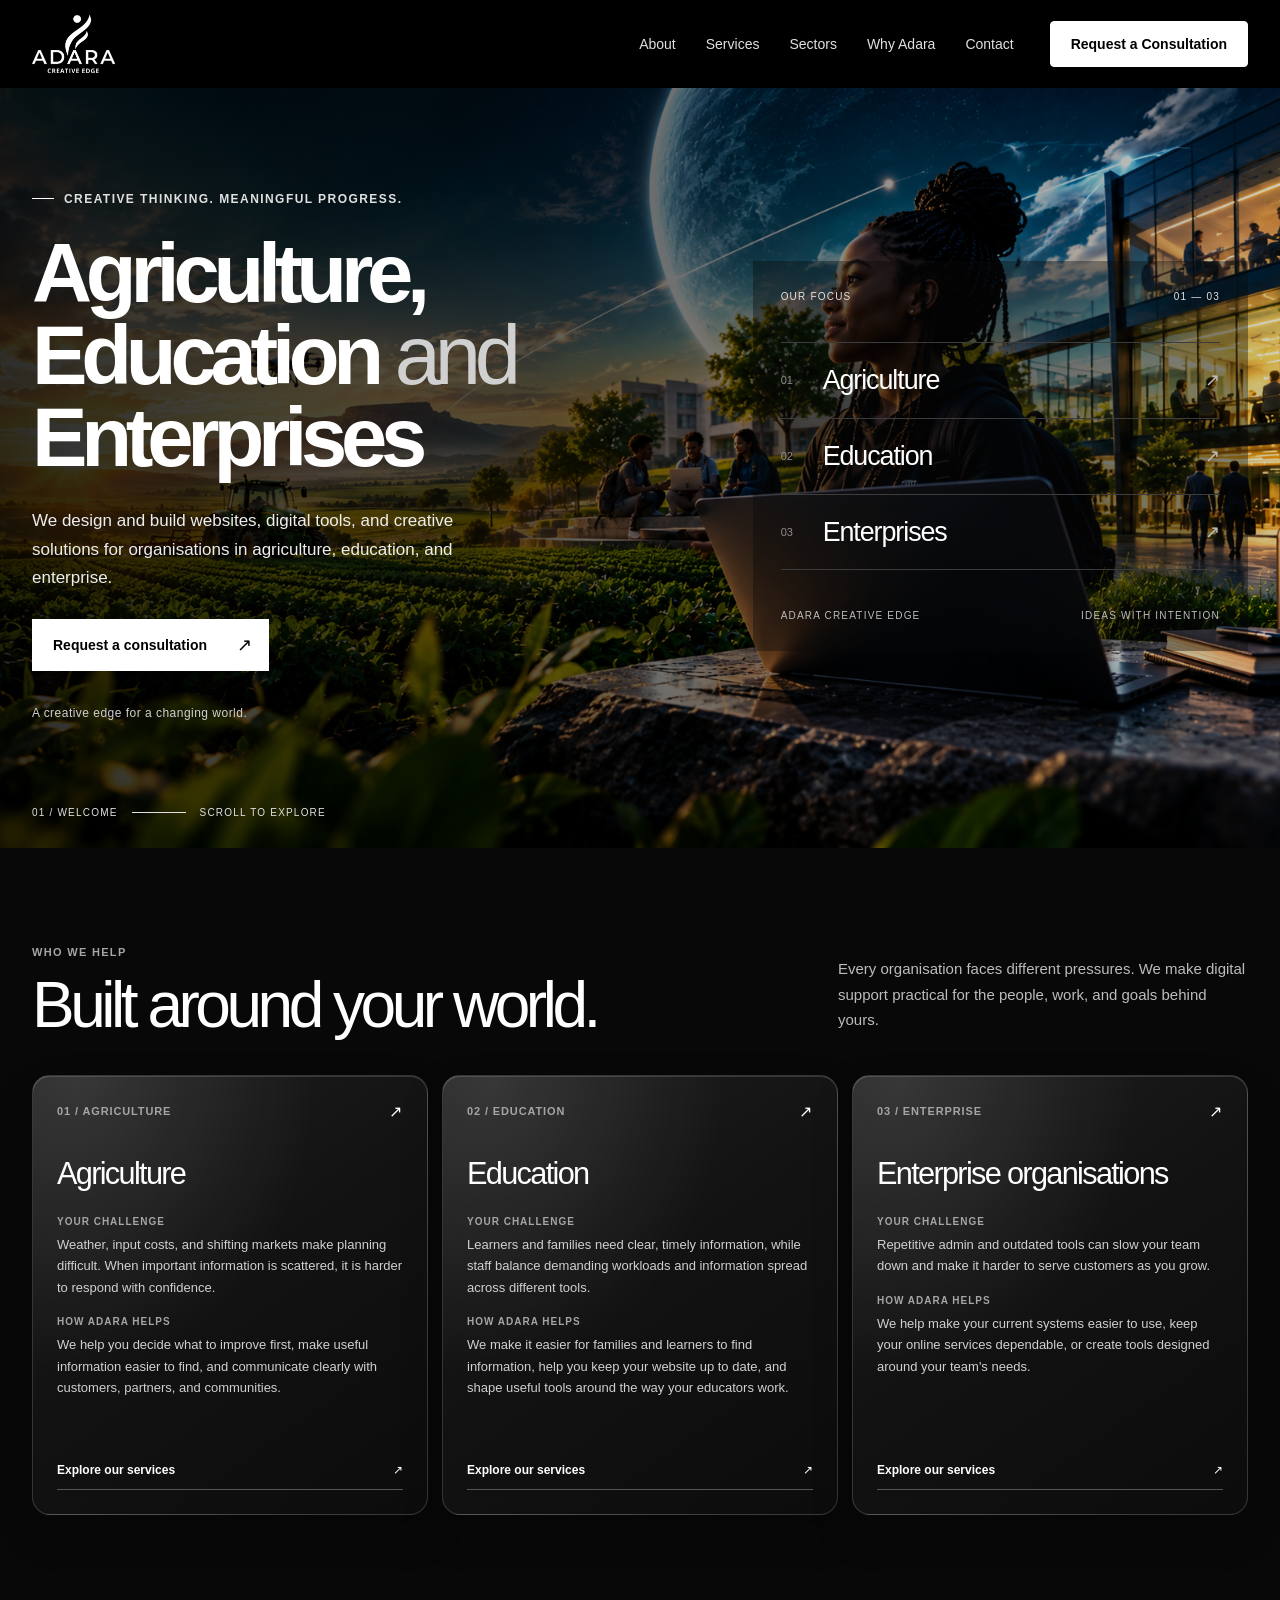
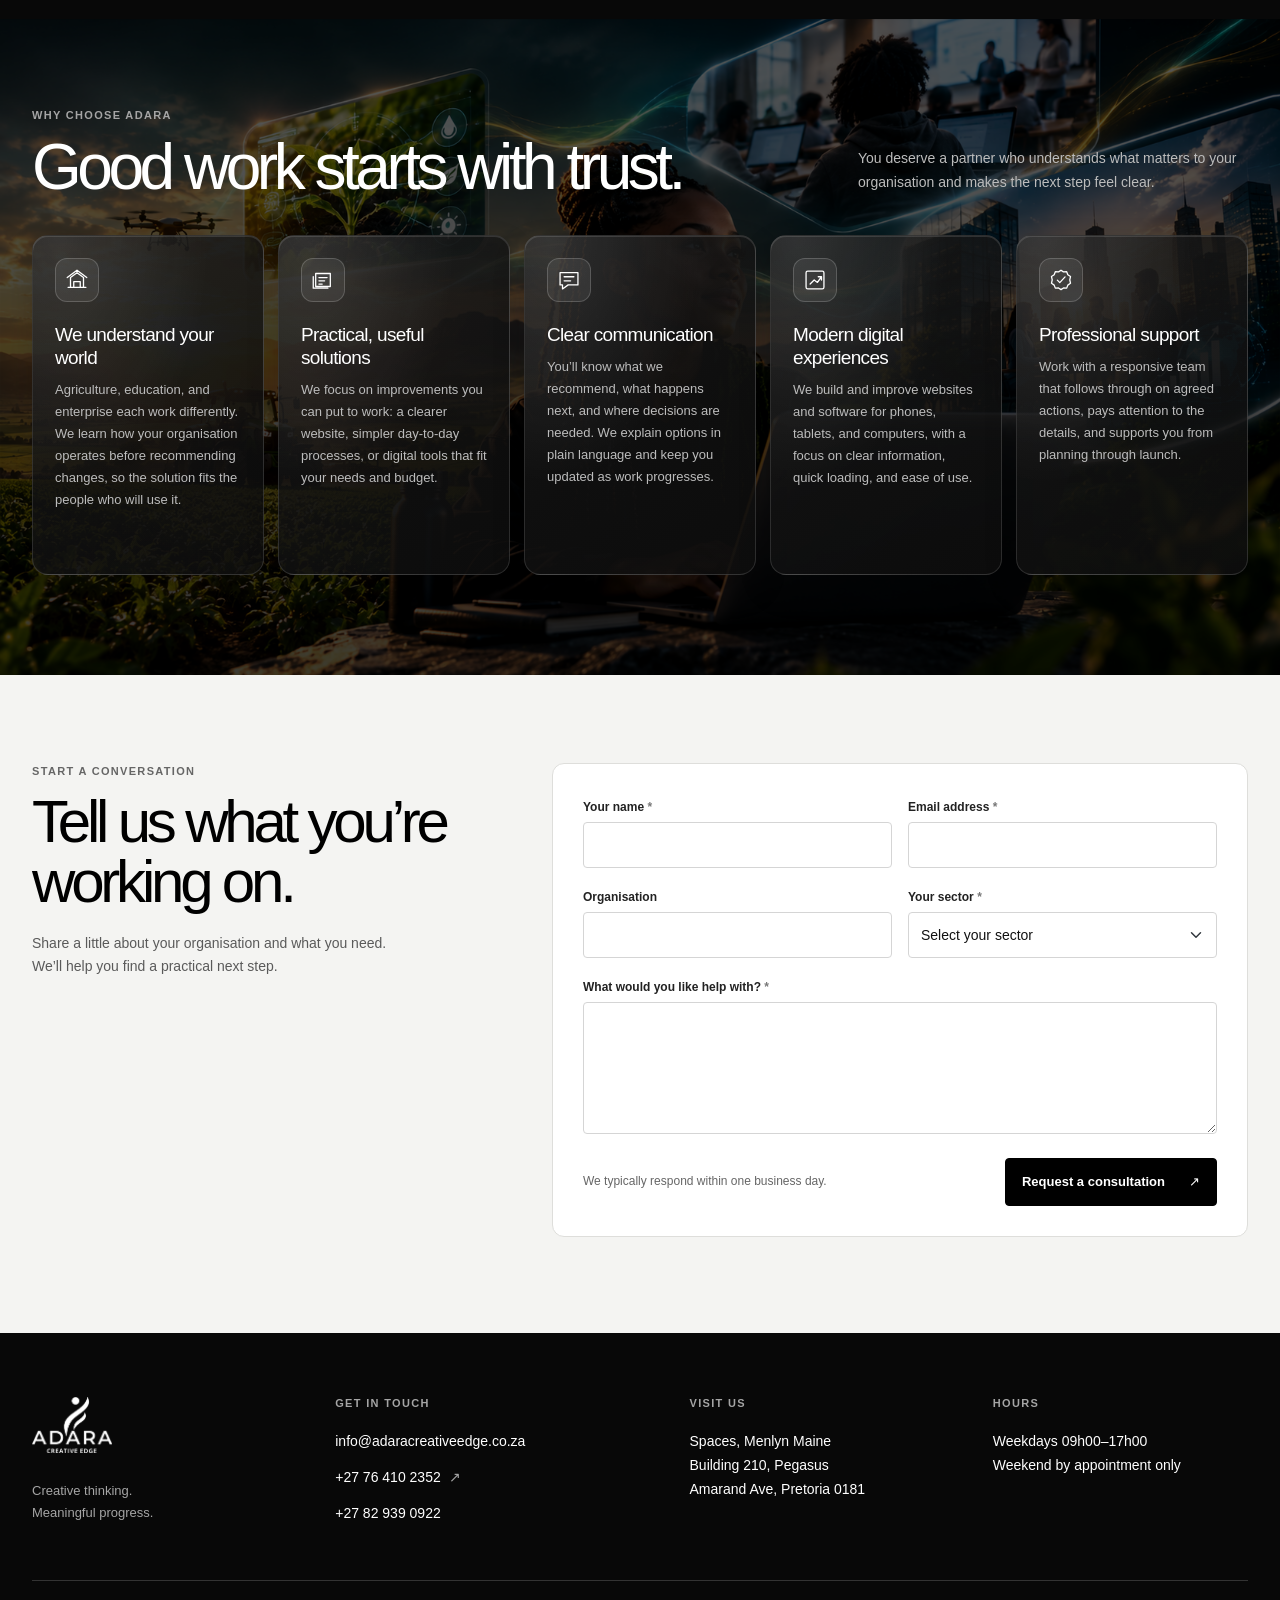
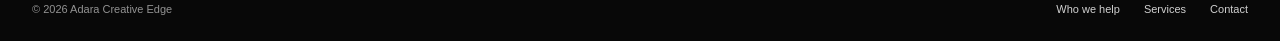
==== commit b83d0757: "fixed the services section" ====
--- a/index.html
+++ b/index.html
@@ -1,10 +1,11 @@
-<!doctype html>
+﻿<!doctype html>
 <html lang="en">
   <head>
     <meta charset="UTF-8" />
     <meta name="viewport" content="width=device-width, initial-scale=1.0" />
     <meta name="theme-color" content="#000000" />
     <title>Adara Creative Edge</title>
+    <link rel="stylesheet" href="https://cdn.jsdelivr.net/npm/bootstrap@5.3.3/dist/css/bootstrap.min.css" integrity="sha384-QWTKZyjpPEjISv5WaRU9OFeRpok6YctnYmDr5pNlyT2bRjXh0JMhjY6hW+ALEwIH" crossorigin="anonymous">
     <link rel="stylesheet" href="style.css" />
     <script src="script.js" defer></script>
   </head>
@@ -54,8 +55,7 @@
               Agriculture,<br />Education <span>and</span><br />Enterprises
             </h1>
             <p class="hero-description">
-              We help organisations turn bold ideas into thoughtful strategies
-              and lasting impact.
+              We design and build websites, digital tools, and creative solutions for organisations in agriculture, education, and enterprise.
             </p>
             <a class="hero-cta" href="#consultation">
               <span>Request a consultation</span>
@@ -299,37 +299,41 @@
           <h2 id="consultation-title">Tell us what you’re working on.</h2>
           <p>Share a little about your organisation and what you need. We’ll help you find a practical next step.</p>
         </div>
-        <form class="consultation-form" data-consultation-form>
-          <div class="consultation-fields">
-            <div class="consultation-field">
-              <label for="consultation-name">Your name <span aria-hidden="true">*</span></label>
-              <input id="consultation-name" name="name" autocomplete="name" required>
-            </div>
-            <div class="consultation-field">
-              <label for="consultation-email">Email address <span aria-hidden="true">*</span></label>
-              <input id="consultation-email" name="email" type="email" autocomplete="email" required>
-            </div>
-            <div class="consultation-field">
-              <label for="consultation-organisation">Organisation</label>
-              <input id="consultation-organisation" name="organisation" autocomplete="organization">
-            </div>
-            <div class="consultation-field">
-              <label for="consultation-sector">Your sector <span aria-hidden="true">*</span></label>
-              <select id="consultation-sector" name="sector" required>
+        <form class="consultation-form" data-consultation-form novalidate>
+          <div class="row g-3">
+            <div class="col-sm-6">
+              <label for="consultation-name" class="form-label">Your name <span class="text-muted" aria-hidden="true">*</span></label>
+              <input id="consultation-name" name="name" class="form-control" autocomplete="name" required>
+              <div class="invalid-feedback">Please enter your name.</div>
+            </div>
+            <div class="col-sm-6">
+              <label for="consultation-email" class="form-label">Email address <span class="text-muted" aria-hidden="true">*</span></label>
+              <input id="consultation-email" name="email" type="email" class="form-control" autocomplete="email" required>
+              <div class="invalid-feedback">Please enter a valid email address.</div>
+            </div>
+            <div class="col-sm-6">
+              <label for="consultation-organisation" class="form-label">Organisation</label>
+              <input id="consultation-organisation" name="organisation" class="form-control" autocomplete="organization">
+            </div>
+            <div class="col-sm-6">
+              <label for="consultation-sector" class="form-label">Your sector <span class="text-muted" aria-hidden="true">*</span></label>
+              <select id="consultation-sector" name="sector" class="form-select" required>
                 <option value="" selected disabled>Select your sector</option>
                 <option>Agriculture</option>
                 <option>Education</option>
                 <option>Enterprise organisation</option>
                 <option>Other</option>
               </select>
-            </div>
-            <div class="consultation-field consultation-field-full">
-              <label for="consultation-project">What would you like help with? <span aria-hidden="true">*</span></label>
-              <textarea id="consultation-project" name="project" rows="5" required></textarea>
-            </div>
-          </div>
-          <div class="consultation-submit-row">
-            <p id="consultation-note">Submitting opens your email app with your message ready to send.</p>
+              <div class="invalid-feedback">Please select a sector.</div>
+            </div>
+            <div class="col-12">
+              <label for="consultation-project" class="form-label">What would you like help with? <span class="text-muted" aria-hidden="true">*</span></label>
+              <textarea id="consultation-project" name="project" class="form-control" rows="5" required></textarea>
+              <div class="invalid-feedback">Please tell us what you need help with.</div>
+            </div>
+          </div>
+          <div class="consultation-submit-row mt-4">
+            <p id="consultation-note" class="mb-0">We typically respond within one business day.</p>
             <button class="consultation-submit" type="submit" aria-describedby="consultation-note">
               <span>Request a consultation</span>
               <span aria-hidden="true">↗</span>
--- a/style.css
+++ b/style.css
@@ -10,6 +10,15 @@
   --header-muted: #e0e0e0;
   --header-accent: #ffffff;
   --header-accent-text: #000000;
+
+  /* Neutralise Bootstrap's global link colour overrides */
+  --bs-link-color: inherit;
+  --bs-link-hover-color: inherit;
+  --bs-link-color-rgb: inherit;
+  --bs-link-hover-color-rgb: inherit;
+  --bs-body-font-family: "Segoe UI", Arial, sans-serif;
+  --bs-body-color: inherit;
+  --bs-body-bg: transparent;
 }
 
 * {
@@ -18,7 +27,6 @@
 
 body {
   margin: 0;
-  min-width: 320px;
   background: #ffffff;
 }
 
@@ -533,33 +541,31 @@
 .services-hero {
   position: relative;
   display: flex;
+  min-height: min(760px, calc(100svh - 88px));
   flex-direction: column;
   overflow: hidden;
-  background: #f4f4f2;
-  color: #000000;
+  background-color: #080808;
+  background-image:
+    linear-gradient(90deg, rgb(0 0 0 / 82%) 0%, rgb(0 0 0 / 66%) 48%, rgb(0 0 0 / 32%) 100%),
+    url("assets/services%20background%20image.png");
+  background-position: center;
+  background-size: cover;
+  color: #ffffff;
 }
 
 .services-hero-content {
   display: flex;
+  flex: 1;
   min-width: 0;
   width: min(100% - 64px, 1280px);
+  align-items: center;
   justify-content: flex-start;
   margin: 0 auto;
-  padding: 60px 0 0;
+  padding: 80px 0 100px;
 }
 
 .services-hero-inner {
   width: min(100%, 680px);
-}
-
-.services-hero-image {
-  display: block;
-  width: min(100% - 64px, 680px);
-  height: auto;
-  aspect-ratio: 1024 / 581;
-  align-self: flex-start;
-  margin: 30px 0 76px max(32px, (100% - 1280px) / 2);
-  object-fit: cover;
 }
 
 .services-hero h1 {
@@ -571,14 +577,14 @@
 }
 
 .services-hero h1 span {
-  color: #777777;
+  color: #c5c5c5;
   font-weight: 400;
 }
 
 .services-intro {
   max-width: 490px;
   margin: 24px 0 26px;
-  color: #555555;
+  color: #e0e0e0;
   font-size: 17px;
   line-height: 1.7;
 }
@@ -588,7 +594,7 @@
   right: max(32px, calc((100% - 1280px) / 2));
   bottom: 28px;
   margin: 0;
-  color: #777777;
+  color: #c5c5c5;
   font-size: 10px;
   letter-spacing: 0.12em;
   text-transform: uppercase;
@@ -653,6 +659,7 @@
   border-radius: 18px;
   box-shadow: 0 24px 60px rgb(0 0 0 / 35%);
   object-fit: cover;
+  object-position: 30% center;
 }
 
 .services-list-section {
@@ -699,8 +706,9 @@
 .service-cards {
   display: grid;
   grid-template-columns: repeat(2, minmax(0, 1fr));
-  border-top: 1px solid #d5d5d5;
-  border-bottom: 1px solid #d5d5d5;
+  gap: 14px;
+  border-top: none;
+  border-bottom: none;
 }
 
 .service-card {
@@ -708,26 +716,36 @@
   min-height: 340px;
   flex-direction: column;
   justify-content: space-between;
-  padding: 28px 34px 30px 0;
-  color: #000000;
+  padding: 28px 30px 30px;
+  border: 1px solid #222222;
+  border-radius: 16px;
+  background:
+    radial-gradient(ellipse at 12% 0%, rgb(255 255 255 / 7%), transparent 52%),
+    linear-gradient(145deg, #1a1a1a 0%, #111111 60%, #0d0d0d 100%);
+  color: #ffffff;
+  transition: border-color 180ms ease, transform 180ms ease;
+}
+
+.service-card:hover {
+  transform: translateY(-3px);
+  border-color: #444444;
 }
 
 .service-card + .service-card {
-  padding-right: 0;
-  padding-left: 34px;
-  border-left: 1px solid #d5d5d5;
+  padding-left: 30px;
+  border-left: 1px solid #222222;
 }
 
 .service-card-topline {
   display: flex;
   align-items: flex-start;
   justify-content: space-between;
-  color: #777777;
+  color: #888888;
   font-size: 11px;
 }
 
 .service-card-icon {
-  color: #000000;
+  color: #ffffff;
   font-size: 25px;
   line-height: 1;
 }
@@ -748,7 +766,7 @@
 .service-card p {
   max-width: 460px;
   margin: 0;
-  color: #5a5a5a;
+  color: #a0a0a0;
   font-size: 15px;
   line-height: 1.75;
 }
@@ -762,16 +780,18 @@
   min-width: min(100%, 245px);
   margin-top: 34px;
   padding-bottom: 9px;
-  border-bottom: 1px solid #000000;
-  color: #000000;
+  border-bottom: 1px solid #555555;
+  color: #ffffff;
   font-size: 13px;
   font-weight: 600;
   text-decoration: none;
+  transition: color 160ms ease, border-color 160ms ease;
 }
 
 .service-card-link:hover,
 .service-card-link:focus-visible {
-  color: #666666;
+  color: #bcbcbc;
+  border-bottom-color: #888888;
 }
 
 .technology-section {
@@ -947,10 +967,24 @@
 }
 
 .technology-icon-aws {
-  color: #e87500;
+  background: #232f3e;
+}
+
+.technology-icon-aws img {
+  filter: brightness(0) invert(1);
+  width: 78px;
+  height: 78px;
 }
 
 .technology-icon-aws svg text {
+  fill: currentColor;
+  stroke: none;
+  font-family: Arial, sans-serif;
+  font-size: 21px;
+  font-weight: 700;
+}
+
+.technology-icon-aws svg .technology-icon-aws-arrow {
   font-size: 24px;
 }
 
@@ -962,8 +996,25 @@
   color: #f38020;
 }
 
+.technology-icon-docker img,
+.technology-icon-shopify img {
+  filter: none;
+}
+
 .technology-icon-docker {
-  color: #2496ed;
+  background: #2496ed;
+}
+
+.technology-icon-docker img {
+  filter: brightness(0) invert(1);
+}
+
+.technology-icon-shopify {
+  background: #96bf48;
+}
+
+.technology-icon-shopify img {
+  filter: brightness(0) invert(1);
 }
 
 .technology-icon-google {
@@ -1073,6 +1124,7 @@
   line-height: 1.7;
 }
 
+/* Bootstrap form overrides — match site aesthetic */
 .consultation-form {
   padding: 30px;
   border: 1px solid #dededb;
@@ -1080,58 +1132,37 @@
   background: #ffffff;
 }
 
-.consultation-fields {
-  display: grid;
-  grid-template-columns: repeat(2, minmax(0, 1fr));
-  gap: 22px 18px;
-}
-
-.consultation-field {
-  display: flex;
-  min-width: 0;
-  flex-direction: column;
-  gap: 8px;
-}
-
-.consultation-field-full {
-  grid-column: 1 / -1;
-}
-
-.consultation-field label {
+.consultation-form .form-label {
   color: #222222;
   font-size: 12px;
   font-weight: 600;
-}
-
-.consultation-field label span {
-  color: #777777;
-}
-
-.consultation-field input,
-.consultation-field select,
-.consultation-field textarea {
-  width: 100%;
+  margin-bottom: 6px;
+}
+
+.consultation-form .form-label .text-muted {
+  color: #777777 !important;
+}
+
+.consultation-form .form-control,
+.consultation-form .form-select {
+  border-color: #d5d5d5;
+  border-radius: 4px;
+  color: #111111;
+  font-size: 14px;
   min-height: 46px;
   padding: 11px 12px;
-  border: 1px solid #d5d5d5;
-  border-radius: 4px;
-  background: #ffffff;
-  color: #111111;
-  font: inherit;
-  font-size: 14px;
-}
-
-.consultation-field textarea {
+  background-color: #ffffff;
+}
+
+.consultation-form .form-control:focus,
+.consultation-form .form-select:focus {
+  border-color: #111111;
+  box-shadow: 0 0 0 3px rgb(0 0 0 / 12%);
+}
+
+.consultation-form textarea.form-control {
   min-height: 132px;
   resize: vertical;
-}
-
-.consultation-field input:focus-visible,
-.consultation-field select:focus-visible,
-.consultation-field textarea:focus-visible {
-  border-color: #111111;
-  outline: 2px solid #111111;
-  outline-offset: 2px;
 }
 
 .consultation-submit-row {
@@ -1139,7 +1170,6 @@
   align-items: center;
   justify-content: space-between;
   gap: 24px;
-  margin-top: 24px;
 }
 
 .consultation-submit-row p {
@@ -1241,6 +1271,10 @@
   text-decoration: none;
 }
 
+.site-footer-contact a {
+  overflow-wrap: anywhere;
+}
+
 .site-footer-hours p {
   margin: 0;
 }
@@ -1289,135 +1323,6 @@
 }
 
 @media (max-width: 900px) {
-  .header-inner {
-    width: min(100% - 40px, 1280px);
-  }
-
-  .primary-navigation {
-    gap: 20px;
-  }
-
-  .navigation-links {
-    gap: 18px;
-  }
-
-  .hero-inner {
-    width: min(100% - 40px, 1280px);
-    grid-template-columns: minmax(0, 1fr) minmax(300px, 0.85fr);
-    gap: 40px;
-  }
-
-  .hero-visual {
-    min-height: 350px;
-    padding: 24px;
-  }
-
-  .services-hero-inner,
-  .services-list-section {
-    width: min(100% - 40px, 1280px);
-  }
-
-  .audience-section {
-    padding-right: 20px;
-    padding-left: 20px;
-  }
-
-  .audience-inner {
-    width: 100%;
-  }
-
-  .audience-cards {
-    grid-template-columns: repeat(2, minmax(0, 1fr));
-  }
-
-  .trust-section {
-    padding-right: 20px;
-    padding-left: 20px;
-  }
-
-  .trust-inner {
-    width: 100%;
-  }
-
-  .trust-cards {
-    grid-template-columns: repeat(2, minmax(0, 1fr));
-  }
-
-  .trust-card {
-    width: min(100%, 320px);
-    justify-self: center;
-  }
-
-  .services-hero {
-    min-height: 0;
-  }
-
-  .services-hero-content {
-    width: min(100% - 40px, 1280px);
-    padding-top: 56px;
-  }
-
-  .services-hero-image {
-    width: min(100% - 40px, 680px);
-    margin: 30px 0 76px max(20px, (100% - 1280px) / 2);
-  }
-
-  .services-contact {
-    padding-right: 20px;
-    padding-left: 20px;
-  }
-
-  .consultation-section {
-    padding-right: 20px;
-    padding-left: 20px;
-  }
-
-  .consultation-inner {
-    grid-template-columns: minmax(0, 0.8fr) minmax(0, 1.2fr);
-    gap: 36px;
-  }
-
-  .site-footer {
-    padding-right: 20px;
-    padding-left: 20px;
-  }
-
-  .technology-section {
-    padding-right: 20px;
-    padding-left: 20px;
-  }
-
-  .technology-item {
-    flex-basis: calc((100% - 32px) / 3);
-  }
-}
-
-@media (min-width: 761px) {
-  .service-card:nth-child(odd) {
-    padding-left: 0;
-    border-left: 0;
-  }
-
-  .service-card:nth-child(even) {
-    padding-right: 0;
-    padding-left: 34px;
-    border-left: 1px solid #d5d5d5;
-  }
-
-  .service-card:nth-child(n + 3) {
-    border-top: 1px solid #d5d5d5;
-  }
-}
-
-@media (max-width: 760px) {
-  .header-inner {
-    min-height: 76px;
-  }
-
-  .brand img {
-    width: 172px;
-  }
-
   .menu-toggle {
     display: flex;
     width: 44px;
@@ -1489,6 +1394,207 @@
     align-self: flex-start;
   }
 
+  .header-inner {
+    width: min(100% - 40px, 1280px);
+  }
+
+  .primary-navigation {
+    gap: 20px;
+  }
+
+  .hero-inner {
+    width: min(100% - 40px, 1280px);
+    grid-template-columns: minmax(0, 1fr) minmax(300px, 0.85fr);
+    gap: 40px;
+  }
+
+  .hero-visual {
+    min-height: 350px;
+    padding: 24px;
+  }
+
+  .services-hero-inner,
+  .services-list-section {
+    width: min(100% - 40px, 1280px);
+  }
+
+  .audience-section {
+    padding-right: 20px;
+    padding-left: 20px;
+  }
+
+  .audience-inner {
+    width: 100%;
+  }
+
+  .audience-cards {
+    grid-template-columns: repeat(2, minmax(0, 1fr));
+  }
+
+  .trust-section {
+    padding-right: 20px;
+    padding-left: 20px;
+  }
+
+  .trust-inner {
+    width: 100%;
+  }
+
+  .trust-cards {
+    grid-template-columns: repeat(2, minmax(0, 1fr));
+  }
+
+  .trust-card {
+    width: min(100%, 320px);
+    justify-self: center;
+  }
+
+  .about-section h1 {
+    font-size: clamp(40px, 5.5vw, 56px);
+  }
+
+  .services-hero-content {
+    width: min(100% - 40px, 1280px);
+    padding-top: 56px;
+  }
+
+  .services-contact {
+    padding-right: 20px;
+    padding-left: 20px;
+  }
+
+  .consultation-section {
+    padding-right: 20px;
+    padding-left: 20px;
+  }
+
+  .consultation-inner {
+    grid-template-columns: minmax(0, 0.8fr) minmax(0, 1.2fr);
+    gap: 36px;
+  }
+
+  .site-footer {
+    padding-right: 20px;
+    padding-left: 20px;
+  }
+
+  .site-footer-main {
+    grid-template-columns: repeat(2, minmax(0, 1fr));
+    gap: 36px 24px;
+    padding-bottom: 38px;
+  }
+
+  .site-footer-brand {
+    grid-column: 1 / -1;
+  }
+
+  .technology-section {
+    padding-right: 20px;
+    padding-left: 20px;
+  }
+
+  .technology-item {
+    flex-basis: calc((100% - 32px) / 3);
+  }
+}
+
+@media (min-width: 761px) {
+  .service-card:nth-child(odd) {
+    padding-left: 30px;
+    border-left: 1px solid #222222;
+  }
+
+  .service-card:nth-child(even) {
+    padding-right: 30px;
+    padding-left: 30px;
+    border-left: 1px solid #222222;
+  }
+
+  .service-card:nth-child(n + 3) {
+    border-top: 1px solid #222222;
+  }
+}
+
+@media (max-width: 760px) {
+  .header-inner {
+    min-height: 76px;
+  }
+
+  .brand img {
+    width: 172px;
+  }
+
+  .menu-toggle {
+    display: flex;
+    width: 44px;
+    height: 44px;
+    flex-direction: column;
+    align-items: center;
+    justify-content: center;
+    gap: 5px;
+    padding: 0;
+    border: 1px solid rgb(255 255 255 / 24%);
+    border-radius: 4px;
+    background: transparent;
+    cursor: pointer;
+  }
+
+  .menu-toggle span {
+    display: block;
+    width: 19px;
+    height: 2px;
+    border-radius: 2px;
+    background: var(--header-foreground);
+    transition: transform 160ms ease, opacity 160ms ease;
+  }
+
+  .menu-toggle[aria-expanded="true"] span:first-child {
+    transform: translateY(7px) rotate(45deg);
+  }
+
+  .menu-toggle[aria-expanded="true"] span:nth-child(2) {
+    opacity: 0;
+  }
+
+  .menu-toggle[aria-expanded="true"] span:last-child {
+    transform: translateY(-7px) rotate(-45deg);
+  }
+
+  .primary-navigation {
+    position: absolute;
+    top: 100%;
+    right: 0;
+    left: 0;
+    display: none;
+    align-items: stretch;
+    gap: 22px;
+    padding: 20px;
+    border-top: 1px solid rgb(255 255 255 / 12%);
+    background: var(--header-background);
+    box-shadow: 0 12px 20px rgb(0 0 0 / 12%);
+  }
+
+  .primary-navigation.is-open {
+    display: flex;
+    flex-direction: column;
+  }
+
+  .navigation-links {
+    align-items: stretch;
+    flex-direction: column;
+    gap: 0;
+  }
+
+  .navigation-links a {
+    display: block;
+    padding: 12px 0;
+    font-size: 16px;
+  }
+
+  .header-cta {
+    align-self: flex-start;
+  }
+
   .hero {
     min-height: auto;
     background-position: 62% center;
@@ -1532,37 +1638,42 @@
     left: 20px;
   }
 
-  .services-hero {
-    min-height: 0;
-  }
-
   .services-hero-content {
     justify-content: flex-start;
     width: min(100% - 40px, 1280px);
-    padding: 56px 0 0;
+    padding: 64px 0 90px;
+  }
+
+  .services-hero {
+    min-height: min(760px, calc(100svh - 76px));
   }
 
   .services-hero h1 {
-    font-size: clamp(54px, 12vw, 82px);
+    font-size: clamp(40px, 11vw, 82px);
   }
 
   .about-section {
-    padding: 72px 20px 88px;
+    padding: 56px 20px 72px;
   }
 
   .about-section-inner {
     grid-template-columns: 1fr;
-    gap: 36px;
+    gap: 32px;
   }
 
   .about-section h1 {
-    font-size: clamp(46px, 10vw, 72px);
-  }
-
-  .services-hero-image {
-    width: min(100% - 40px, 680px);
-    margin: 30px 0 58px max(20px, (100% - 1280px) / 2);
-    object-fit: cover;
+    font-size: clamp(40px, 10vw, 72px);
+  }
+
+  .about-page-copy {
+    font-size: 15px;
+  }
+
+  .about-section-image {
+    aspect-ratio: auto;
+    max-height: 340px;
+    border-radius: 12px;
+    object-position: 30% 20%;
   }
 
   .services-intro {
@@ -1664,13 +1775,13 @@
 
   .service-card {
     min-height: 300px;
-    padding: 24px 0;
+    padding: 24px;
   }
 
   .service-card + .service-card {
-    padding: 24px 0;
-    border-top: 1px solid #d5d5d5;
-    border-left: 0;
+    padding: 24px;
+    border-top: 1px solid #222222;
+    border-left: 1px solid #222222;
   }
 
   .service-card h3 {
@@ -1763,9 +1874,28 @@
     width: calc(100% - 32px);
   }
 
-  .services-hero-image {
-    width: calc(100% - 32px);
-    margin: 26px 0 58px 16px;
+  .services-hero {
+    background-position: 60% center;
+  }
+
+  .services-hero-content {
+    padding-top: 48px;
+  }
+
+  .about-section {
+    padding: 44px 16px 56px;
+  }
+
+  .about-section h1 {
+    font-size: clamp(36px, 10vw, 52px);
+  }
+
+  .about-page-copy {
+    font-size: 14px;
+  }
+
+  .about-section-image {
+    max-height: 260px;
   }
 
   .services-contact {
@@ -1780,14 +1910,6 @@
 
   .consultation-form {
     padding: 20px 16px;
-  }
-
-  .consultation-fields {
-    grid-template-columns: 1fr;
-  }
-
-  .consultation-field-full {
-    grid-column: auto;
   }
 
   .site-footer {
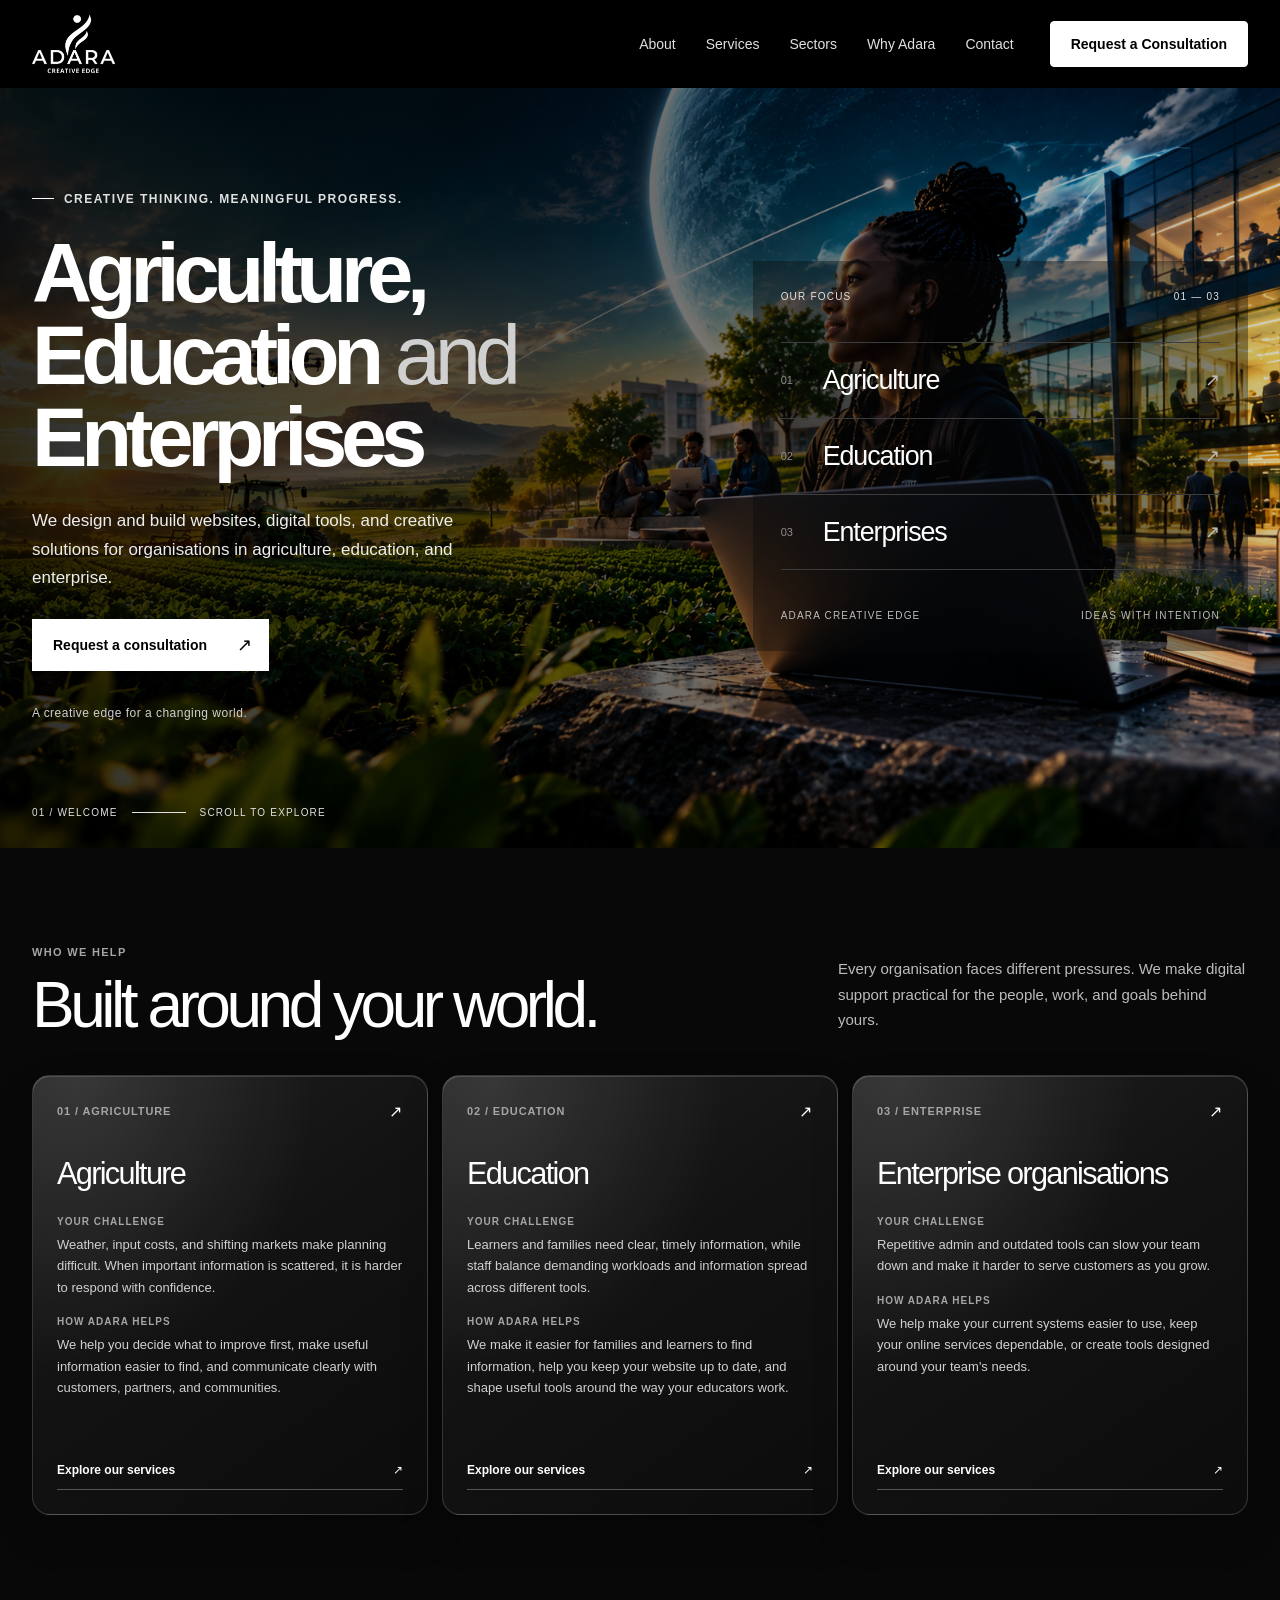
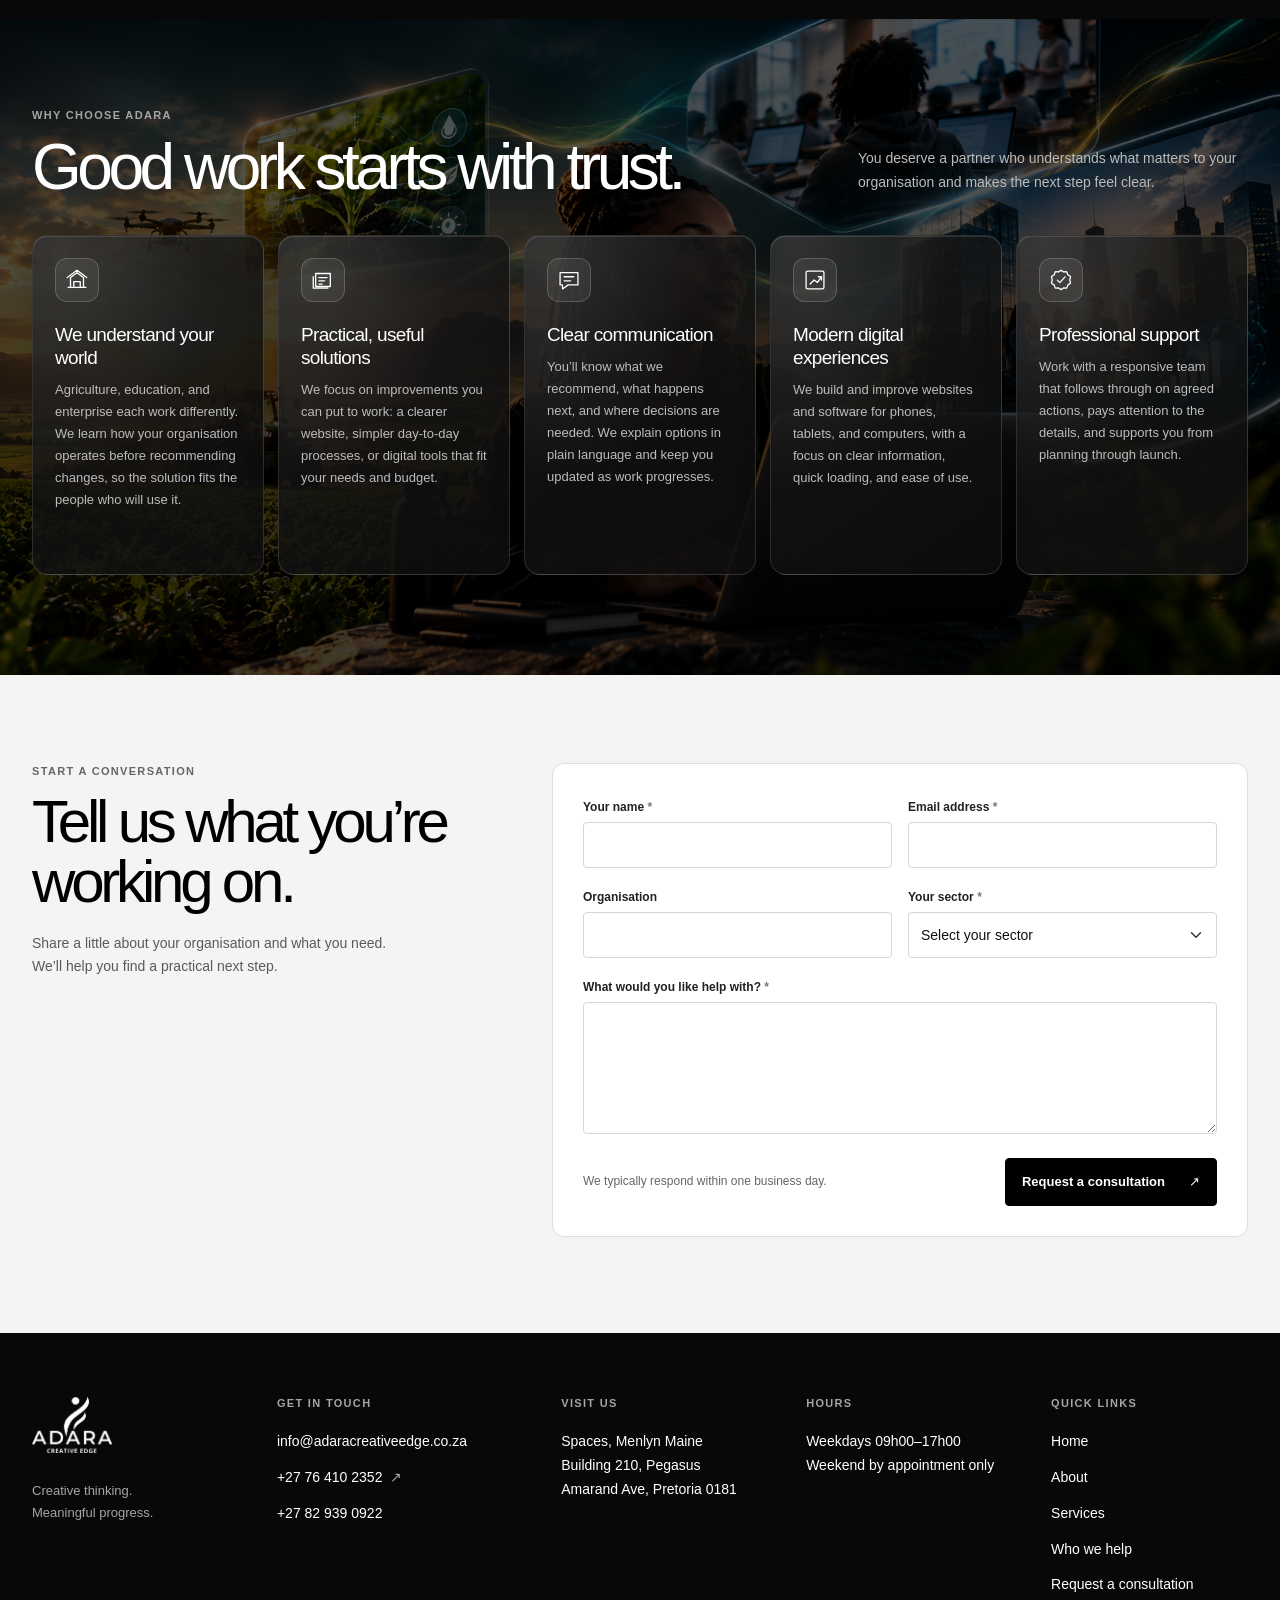
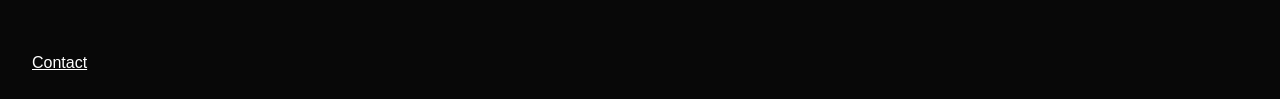
==== commit e6a130df: "added a quicklinks to footer" ====
--- a/index.html
+++ b/index.html
@@ -369,13 +369,16 @@
             <h2>Hours</h2>
             <p>Weekdays 09h00–17h00<br>Weekend by appointment only</p>
           </div>
-        </div>
-
-        <div class="site-footer-bottom">
-          <span>© 2026 Adara Creative Edge</span>
-          <nav aria-label="Footer navigation">
+
+          <div class="site-footer-quick-links">
+            <h2>Quick links</h2>
+            <a href="index.html">Home</a>
+            <a href="about.html">About</a>
+            <a href="services.html">Services</a>
             <a href="index.html#sectors">Who we help</a>
-            <a href="services.html">Services</a>
+            <a href="index.html#consultation">Request a consultation</a>
+          </div>
+        </div>
             <a href="#contact">Contact</a>
           </nav>
         </div>
--- a/style.css
+++ b/style.css
@@ -1218,7 +1218,7 @@
 
 .site-footer-main {
   display: grid;
-  grid-template-columns: 1fr 1.2fr 1fr 1fr;
+  grid-template-columns: 1fr 1.2fr 1fr 1fr 1fr;
   gap: 48px;
   padding-bottom: 54px;
 }
@@ -1245,11 +1245,24 @@
 
 .site-footer-contact,
 .site-footer-location,
-.site-footer-hours {
+.site-footer-hours,
+.site-footer-quick-links {
   display: flex;
   align-items: flex-start;
   flex-direction: column;
   gap: 12px;
+}
+
+.site-footer-quick-links a {
+  color: #ffffff;
+  font-size: 14px;
+  text-decoration: none;
+  line-height: 1.7;
+}
+
+.site-footer-quick-links a:hover,
+.site-footer-quick-links a:focus-visible {
+  color: #bcbcbc;
 }
 
 .site-footer h2 {
@@ -1830,6 +1843,10 @@
     grid-column: 1 / -1;
   }
 
+  .site-footer-quick-links {
+    grid-column: 1 / -1;
+  }
+
   .site-footer-bottom {
     align-items: flex-start;
     flex-direction: column;
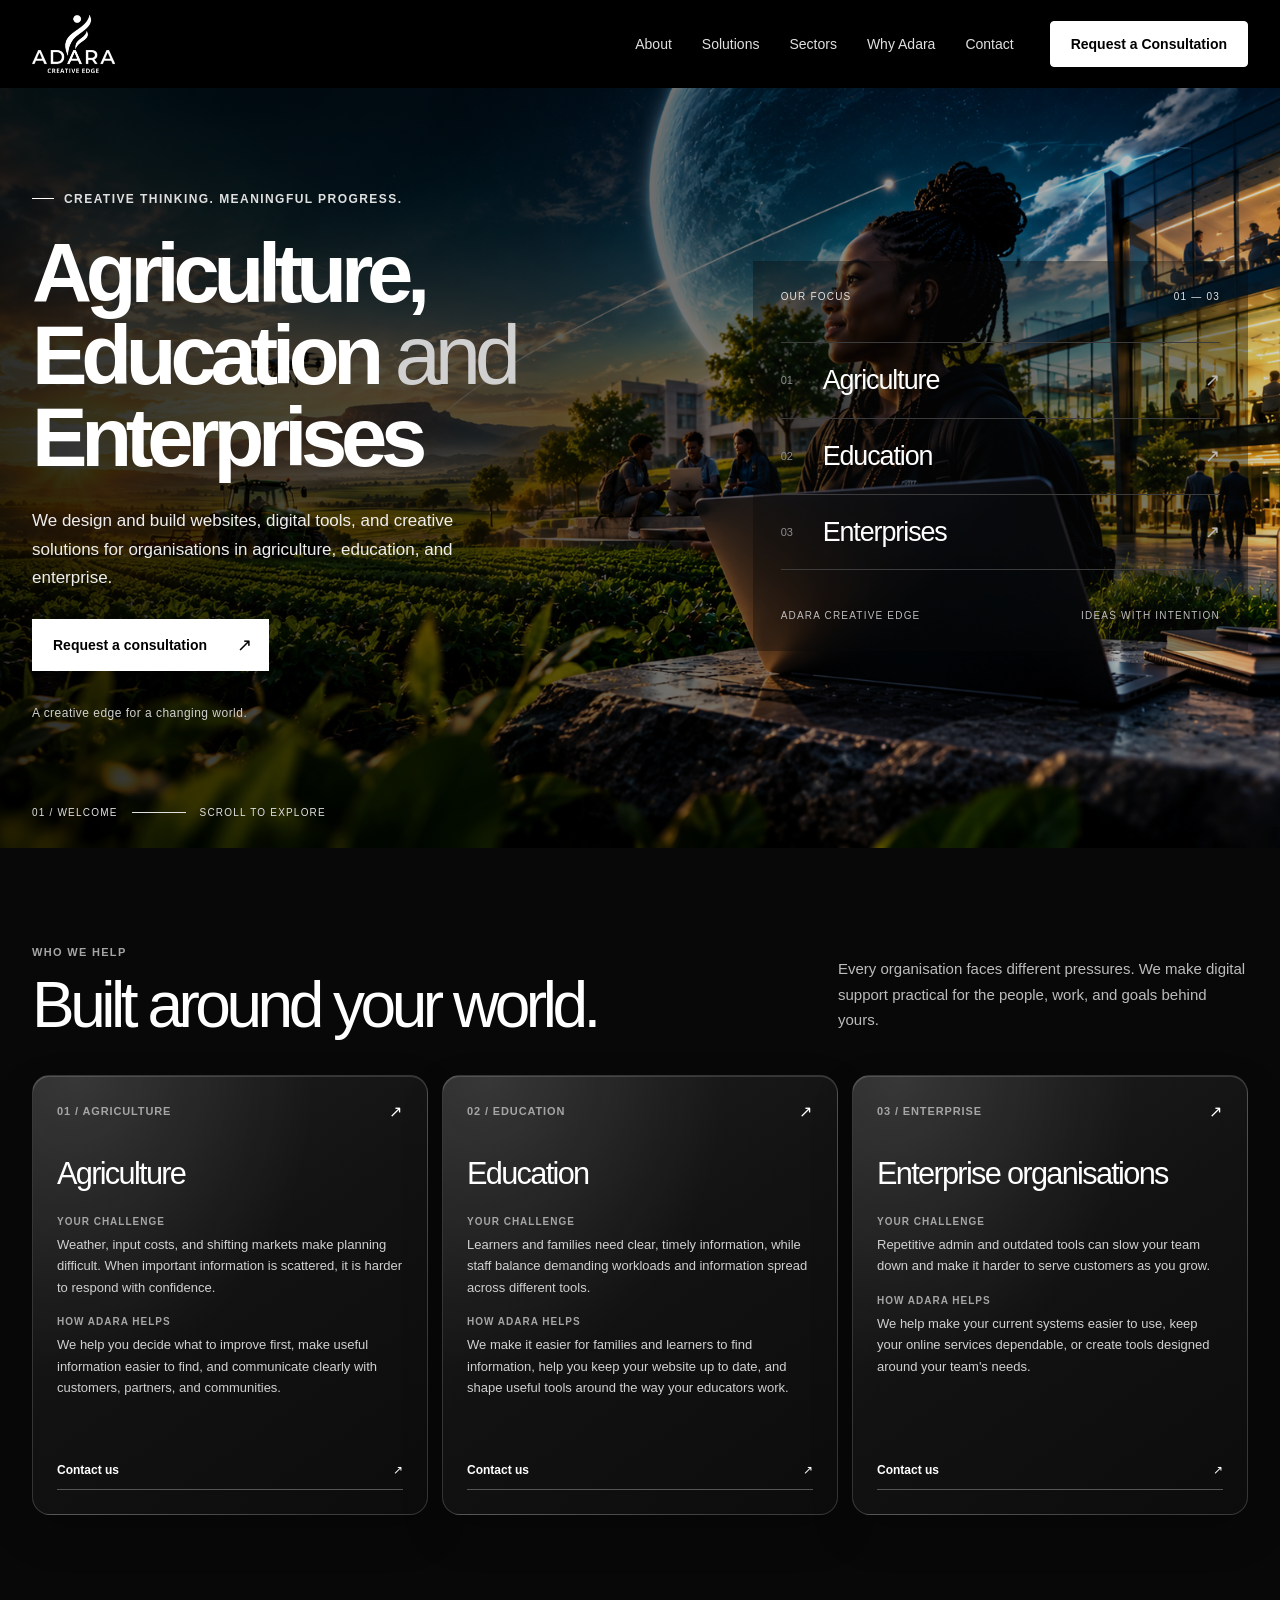
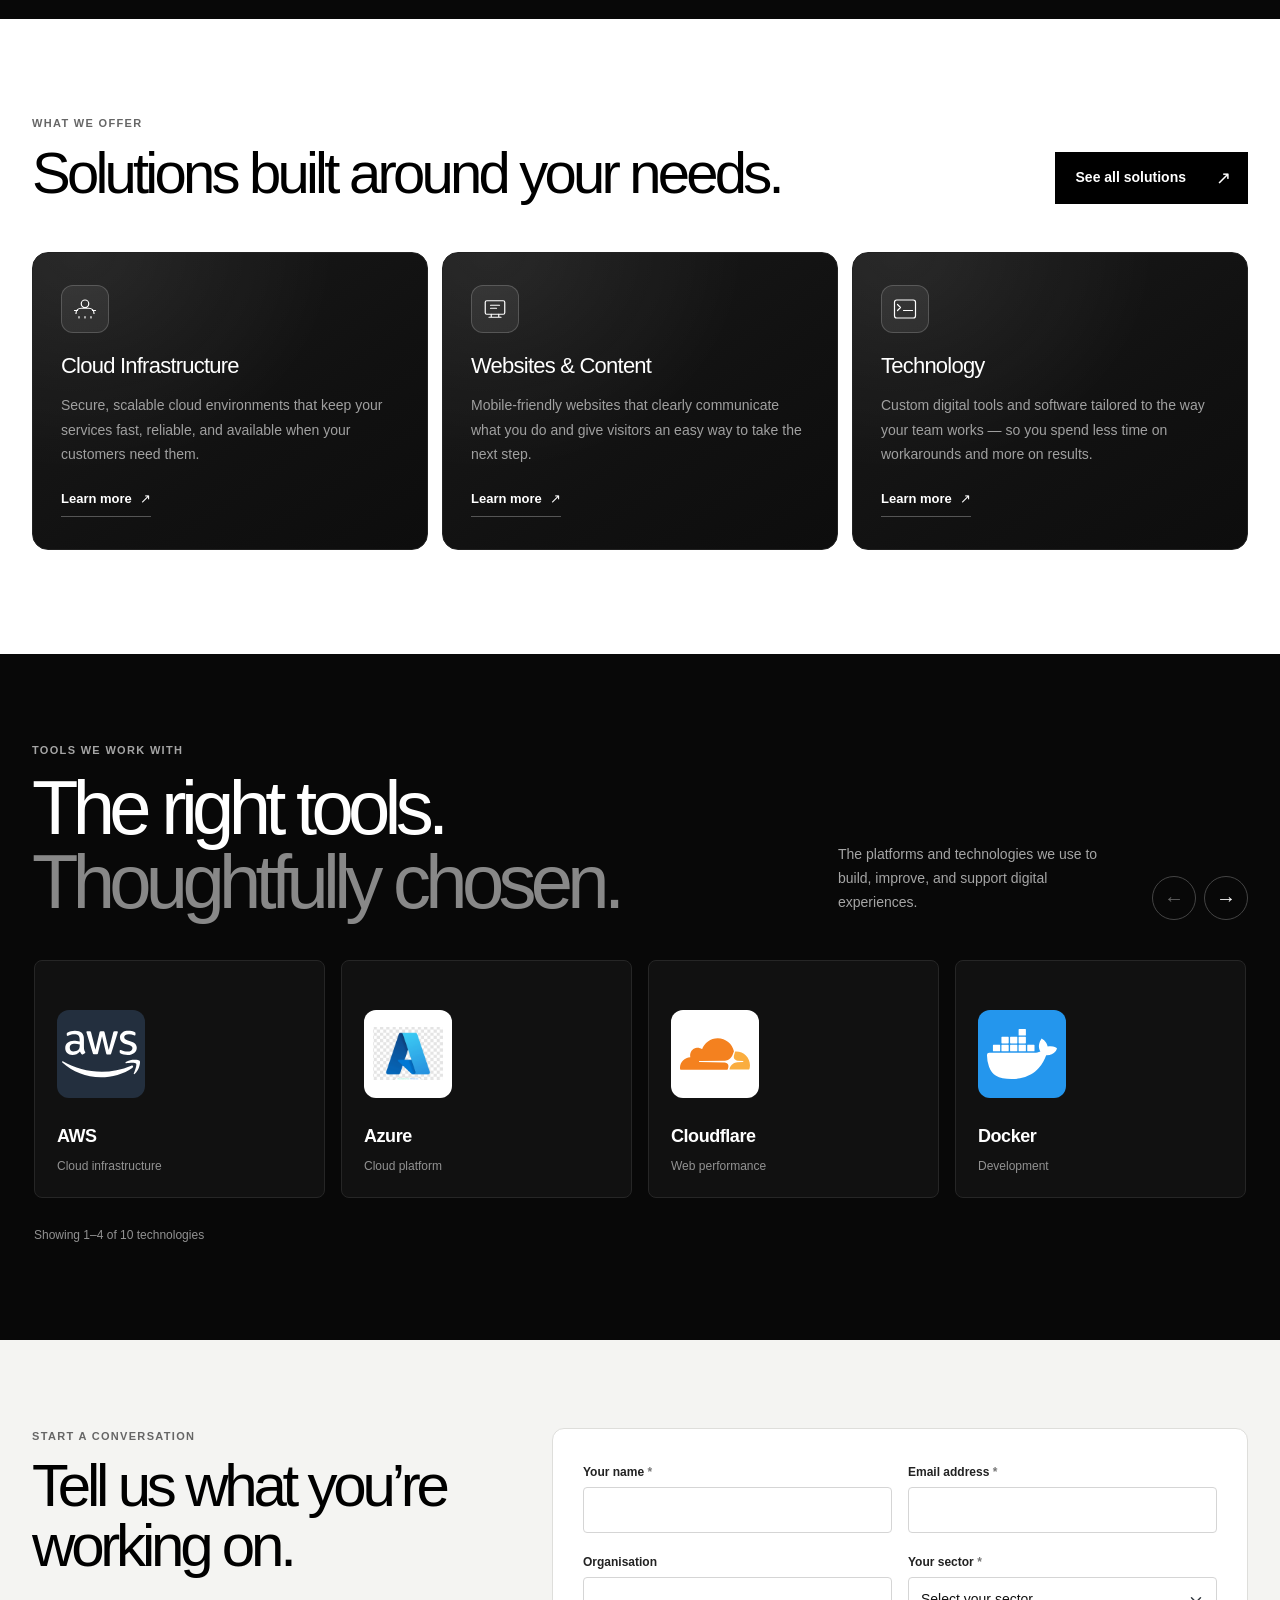
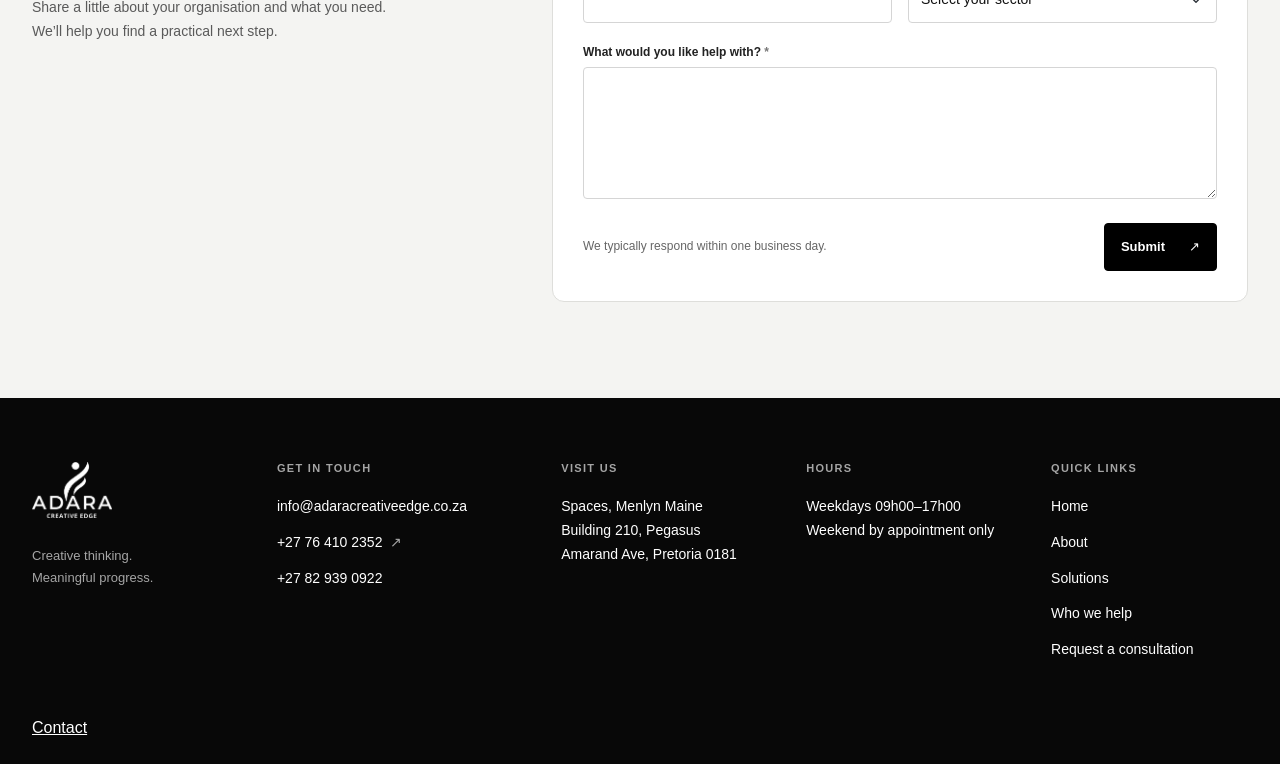
==== commit 8ab22d45: "added responsiveness" ====
--- a/index.html
+++ b/index.html
@@ -35,10 +35,10 @@
         >
           <ul class="navigation-links">
             <li><a href="about.html">About</a></li>
-            <li><a href="services.html">Services</a></li>
+            <li><a href="services.html">Solutions</a></li>
             <li><a href="#sectors">Sectors</a></li>
-            <li><a href="#why-us">Why Adara</a></li>
-            <li><a href="#contact">Contact</a></li>
+            <li><a href="why-adara.html">Why Adara</a></li>
+            <li><a href="contact.html">Contact</a></li>
           </ul>
           <a class="header-cta" href="#consultation">Request a Consultation</a>
         </nav>
@@ -137,8 +137,8 @@
                   </p>
                 </div>
               </div>
-              <a class="audience-card-link" href="services.html#service-list">
-                <span>Explore our services</span>
+              <a class="audience-card-link" href="contact.html">
+                <span>Contact us</span>
                 <span aria-hidden="true">↗</span>
               </a>
             </article>
@@ -167,8 +167,8 @@
                   </p>
                 </div>
               </div>
-              <a class="audience-card-link" href="services.html#service-list">
-                <span>Explore our services</span>
+              <a class="audience-card-link" href="contact.html">
+                <span>Contact us</span>
                 <span aria-hidden="true">↗</span>
               </a>
             </article>
@@ -196,102 +196,176 @@
                   </p>
                 </div>
               </div>
-              <a class="audience-card-link" href="services.html#service-list">
-                <span>Explore our services</span>
+              <a class="audience-card-link" href="contact.html">
+                <span>Contact us</span>
                 <span aria-hidden="true">↗</span>
               </a>
             </article>
           </div>
         </div>
       </section>
-    <section class="trust-section" id="why-us" aria-labelledby="trust-title">
-      <div class="trust-inner">
-        <div class="trust-heading">
+    
+    
+    <section class="home-services-section" aria-labelledby="home-services-title">
+      <div class="home-services-inner">
+        <div class="home-services-heading">
           <div>
-            <p class="services-kicker">Why choose Adara</p>
-            <h2 id="trust-title">Good work starts with trust.</h2>
-          </div>
-          <p>
-            You deserve a partner who understands what matters to your
-            organisation and makes the next step feel clear.
-          </p>
-        </div>
-
-        <div class="trust-cards">
-          <article class="trust-card">
-            <span class="trust-icon" aria-hidden="true">
+            <p class="services-kicker">What we offer</p>
+            <h2 id="home-services-title">Solutions built around your needs.</h2>
+          </div>
+          <a class="hero-cta home-services-cta" href="services.html">
+            <span>See all solutions</span>
+            <span class="hero-cta-arrow" aria-hidden="true">↗</span>
+          </a>
+        </div>
+
+        <div class="home-service-cards">
+          <article class="home-service-card">
+            <div class="home-service-card-icon" aria-hidden="true">
               <svg viewBox="0 0 32 32" fill="none">
-                <path d="M5 25h22M8 25V13l8-6 8 6v12M12 25v-7h8v7M4 13l12-9 12 9" />
+                <path d="M4 22c0-4 3-7 7-7h10c4 0 7 3 7 7M16 4a5 5 0 1 1 0 10A5 5 0 0 1 16 4zM8 28v-2M16 28v-2M24 28v-2"/>
+                <path d="M2 18h4M26 18h4"/>
               </svg>
-            </span>
-            <h3>We understand your world</h3>
-            <p>
-              Agriculture, education, and enterprise each work differently.
-              We learn how your organisation operates before recommending
-              changes, so the solution fits the people who will use it.
-            </p>
+            </div>
+            <h3>Cloud Infrastructure</h3>
+            <p>Secure, scalable cloud environments that keep your services fast, reliable, and available when your customers need them.</p>
+            <a class="home-service-card-link" href="services.html#service-list">
+              <span>Learn more</span>
+              <span aria-hidden="true">↗</span>
+            </a>
           </article>
 
-          <article class="trust-card">
-            <span class="trust-icon" aria-hidden="true">
+          <article class="home-service-card">
+            <div class="home-service-card-icon" aria-hidden="true">
               <svg viewBox="0 0 32 32" fill="none">
-                <path d="M7 8h18v16H7zM11 13h10M11 17h7M11 21h4M4 12v14h18" />
+                <rect x="3" y="5" width="26" height="18" rx="2"/>
+                <path d="M11 23v4M21 23v4M8 27h16M10 11h12M10 15h8"/>
               </svg>
-            </span>
-            <h3>Practical, useful solutions</h3>
-            <p>
-              We focus on improvements you can put to work: a clearer website,
-              simpler day-to-day processes, or digital tools that fit your
-              needs and budget.
-            </p>
+            </div>
+            <h3>Websites &amp; Content</h3>
+            <p>Mobile-friendly websites that clearly communicate what you do and give visitors an easy way to take the next step.</p>
+            <a class="home-service-card-link" href="services.html#service-list">
+              <span>Learn more</span>
+              <span aria-hidden="true">↗</span>
+            </a>
           </article>
 
-          <article class="trust-card">
-            <span class="trust-icon" aria-hidden="true">
+          <article class="home-service-card">
+            <div class="home-service-card-icon" aria-hidden="true">
               <svg viewBox="0 0 32 32" fill="none">
-                <path d="M5 7h22v15H15l-7 5v-5H5zM10 12h12M10 17h8" />
+                <path d="M6 10l4 4-4 4M14 18h12"/>
+                <rect x="2" y="4" width="28" height="24" rx="3"/>
               </svg>
-            </span>
-            <h3>Clear communication</h3>
-            <p>
-              You’ll know what we recommend, what happens next, and where
-              decisions are needed. We explain options in plain language and
-              keep you updated as work progresses.
-            </p>
-          </article>
-
-          <article class="trust-card">
-            <span class="trust-icon" aria-hidden="true">
-              <svg viewBox="0 0 32 32" fill="none">
-                <rect x="5" y="5" width="22" height="22" rx="2" />
-                <path d="M10 21l5-5 4 3 5-7M20 12h4v4" />
-              </svg>
-            </span>
-            <h3>Modern digital experiences</h3>
-            <p>
-              We build and improve websites and software for phones, tablets,
-              and computers, with a focus on clear information, quick loading,
-              and ease of use.
-            </p>
-          </article>
-
-          <article class="trust-card">
-            <span class="trust-icon" aria-hidden="true">
-              <svg viewBox="0 0 32 32" fill="none">
-                <path d="M16 4l3 2 4-.2 1.4 3.7 3.3 2.3-.9 4.1.9 4.1-3.3 2.3-1.4 3.7-4-.2-3 2-3-2-4 .2-1.4-3.7-3.3-2.3.9-4.1-.9-4.1 3.3-2.3L9 5.8l4 .2z" />
-                <path d="M11.5 16.2l3 3 6.5-7" />
-              </svg>
-            </span>
-            <h3>Professional support</h3>
-            <p>
-              Work with a responsive team that follows through on agreed
-              actions, pays attention to the details, and supports you from
-              planning through launch.
-            </p>
+            </div>
+            <h3>Technology</h3>
+            <p>Custom digital tools and software tailored to the way your team works — so you spend less time on workarounds and more on results.</p>
+            <a class="home-service-card-link" href="services.html#service-list">
+              <span>Learn more</span>
+              <span aria-hidden="true">↗</span>
+            </a>
           </article>
         </div>
       </div>
     </section>
+    <section class="technology-section" aria-labelledby="technology-title-home">
+      <div class="technology-inner">
+        <div class="technology-heading">
+          <div>
+            <p class="services-kicker">Tools we work with</p>
+            <h2 id="technology-title-home">The right tools.<br><span>Thoughtfully chosen.</span></h2>
+          </div>
+          <div class="technology-heading-aside">
+            <p>The platforms and technologies we use to build, improve, and support digital experiences.</p>
+            <div class="technology-controls" aria-label="Technology carousel controls">
+              <button class="technology-control" type="button" data-technology-direction="previous" aria-label="Show previous technologies" aria-controls="technology-track-home" disabled>
+                <span aria-hidden="true">←</span>
+              </button>
+              <button class="technology-control" type="button" data-technology-direction="next" aria-label="Show next technologies" aria-controls="technology-track-home">
+                <span aria-hidden="true">→</span>
+              </button>
+            </div>
+          </div>
+        </div>
+
+        <div class="technology-carousel" role="region" aria-label="Technologies we work with">
+          <ul class="technology-track" id="technology-track-home" aria-label="Technologies used" tabindex="0">
+            <li class="technology-item">
+              <span class="technology-icon technology-icon-aws" aria-hidden="true">
+                <img src="assets/aws.svg" alt="" loading="lazy">
+              </span>
+              <span class="technology-name">AWS</span>
+              <span class="technology-category">Cloud infrastructure</span>
+            </li>
+            <li class="technology-item">
+              <span class="technology-icon" aria-hidden="true">
+                <img src="assets/Azure.png" alt="" loading="lazy">
+              </span>
+              <span class="technology-name">Azure</span>
+              <span class="technology-category">Cloud platform</span>
+            </li>
+            <li class="technology-item">
+              <span class="technology-icon" aria-hidden="true">
+                <img src="assets/cloudflare.svg" alt="" loading="lazy">
+              </span>
+              <span class="technology-name">Cloudflare</span>
+              <span class="technology-category">Web performance</span>
+            </li>
+            <li class="technology-item">
+              <span class="technology-icon technology-icon-docker" aria-hidden="true">
+                <img src="assets/docker.svg" alt="" loading="lazy">
+              </span>
+              <span class="technology-name">Docker</span>
+              <span class="technology-category">Development</span>
+            </li>
+            <li class="technology-item">
+              <span class="technology-icon" aria-hidden="true">
+                <img src="assets/Google%20cloud.png" alt="" loading="lazy">
+              </span>
+              <span class="technology-name">Google Cloud</span>
+              <span class="technology-category">Cloud platform</span>
+            </li>
+            <li class="technology-item">
+              <span class="technology-icon" aria-hidden="true">
+                <img src="assets/MONGO%20DB.webp" alt="" loading="lazy">
+              </span>
+              <span class="technology-name">MongoDB</span>
+              <span class="technology-category">Database</span>
+            </li>
+            <li class="technology-item">
+              <span class="technology-icon" aria-hidden="true">
+                <img src="assets/React.png" alt="" loading="lazy">
+              </span>
+              <span class="technology-name">React</span>
+              <span class="technology-category">Web development</span>
+            </li>
+            <li class="technology-item">
+              <span class="technology-icon technology-icon-shopify" aria-hidden="true">
+                <img src="assets/shopify.svg" alt="" loading="lazy">
+              </span>
+              <span class="technology-name">Shopify</span>
+              <span class="technology-category">E-commerce</span>
+            </li>
+            <li class="technology-item">
+              <span class="technology-icon" aria-hidden="true">
+                <img src="assets/Ruby_on_Rails-Logo..png" alt="" loading="lazy">
+              </span>
+              <span class="technology-name">Rails</span>
+              <span class="technology-category">Web development</span>
+            </li>
+            <li class="technology-item">
+              <span class="technology-icon" aria-hidden="true">
+                <img src="assets/woo%20commerce.png" alt="" loading="lazy">
+              </span>
+              <span class="technology-name">WooCommerce</span>
+              <span class="technology-category">E-commerce</span>
+            </li>
+          </ul>
+        </div>
+
+        <p class="technology-status" aria-live="polite"></p>
+      </div>
+    </section>
+
     <section class="consultation-section" id="consultation" aria-labelledby="consultation-title">
       <div class="consultation-inner">
         <div class="consultation-heading">
@@ -335,7 +409,7 @@
           <div class="consultation-submit-row mt-4">
             <p id="consultation-note" class="mb-0">We typically respond within one business day.</p>
             <button class="consultation-submit" type="submit" aria-describedby="consultation-note">
-              <span>Request a consultation</span>
+              <span>Submit</span>
               <span aria-hidden="true">↗</span>
             </button>
           </div>
@@ -374,7 +448,7 @@
             <h2>Quick links</h2>
             <a href="index.html">Home</a>
             <a href="about.html">About</a>
-            <a href="services.html">Services</a>
+            <a href="services.html">Solutions</a>
             <a href="index.html#sectors">Who we help</a>
             <a href="index.html#consultation">Request a consultation</a>
           </div>
--- a/style.css
+++ b/style.css
@@ -439,6 +439,129 @@
   color: #bcbcbc;
 }
 
+/* ── Homepage services section ───────────────────────────────────── */
+
+.home-services-section {
+  padding: 96px 32px 104px;
+  background: #ffffff;
+  color: #000000;
+}
+
+.home-services-inner {
+  width: min(100%, 1280px);
+  margin: 0 auto;
+}
+
+.home-services-heading {
+  display: flex;
+  align-items: flex-end;
+  justify-content: space-between;
+  gap: 32px;
+  margin-bottom: 48px;
+}
+
+.home-services-heading h2 {
+  margin: 0;
+  font-size: clamp(36px, 5vw, 58px);
+  font-weight: 500;
+  letter-spacing: -0.065em;
+  line-height: 1.05;
+}
+
+.home-services-cta {
+  flex: 0 0 auto;
+  border-color: #000000;
+  background: #000000;
+  color: #ffffff;
+}
+
+.home-services-cta:hover,
+.home-services-cta:focus-visible {
+  background: transparent;
+  color: #000000;
+}
+
+.home-service-cards {
+  display: grid;
+  grid-template-columns: repeat(3, minmax(0, 1fr));
+  gap: 14px;
+}
+
+.home-service-card {
+  display: flex;
+  flex-direction: column;
+  gap: 14px;
+  padding: 32px 28px;
+  border: 1px solid #222222;
+  border-radius: 16px;
+  background:
+    radial-gradient(ellipse at 12% 0%, rgb(255 255 255 / 7%), transparent 52%),
+    linear-gradient(145deg, #1a1a1a 0%, #111111 60%, #0d0d0d 100%);
+  color: #ffffff;
+  transition: border-color 180ms ease, transform 180ms ease;
+}
+
+.home-service-card:hover {
+  transform: translateY(-3px);
+  border-color: #444444;
+}
+
+.home-service-card-icon {
+  display: grid;
+  width: 48px;
+  height: 48px;
+  place-items: center;
+  border: 1px solid rgb(255 255 255 / 18%);
+  border-radius: 12px;
+  background: rgb(255 255 255 / 7%);
+  margin-bottom: 6px;
+}
+
+.home-service-card-icon svg {
+  width: 24px;
+  height: 24px;
+  stroke: #ffffff;
+  stroke-linecap: round;
+  stroke-linejoin: round;
+  stroke-width: 1.6;
+}
+
+.home-service-card h3 {
+  margin: 0;
+  font-size: 22px;
+  font-weight: 500;
+  letter-spacing: -0.035em;
+}
+
+.home-service-card p {
+  margin: 0;
+  color: #a0a0a0;
+  font-size: 14px;
+  line-height: 1.75;
+  flex: 1;
+}
+
+.home-service-card-link {
+  display: inline-flex;
+  align-items: center;
+  gap: 8px;
+  margin-top: 8px;
+  padding-bottom: 8px;
+  border-bottom: 1px solid #555555;
+  color: #ffffff;
+  font-size: 13px;
+  font-weight: 600;
+  text-decoration: none;
+  transition: color 160ms ease, border-color 160ms ease;
+  width: fit-content;
+}
+
+.home-service-card-link:hover,
+.home-service-card-link:focus-visible {
+  color: #bcbcbc;
+  border-bottom-color: #888888;
+}
+
 .trust-section {
   padding: 88px 32px 100px;
   background-color: #101010;
@@ -449,6 +572,18 @@
   background-size: cover;
   color: #ffffff;
   scroll-margin-top: 24px;
+}
+
+.trust-section-hero {
+  padding-top: clamp(80px, 10vw, 140px);
+}
+
+.trust-section-hero #trust-title {
+  font-size: clamp(48px, 7vw, 96px);
+  font-weight: 500;
+  letter-spacing: -0.07em;
+  line-height: 1;
+  margin: 0;
 }
 
 .trust-inner {
@@ -1091,6 +1226,119 @@
   background: #080808;
   color: #ffffff;
 }
+
+/* ── Contact page ─────────────────────────────────────────────────── */
+
+.contact-hero {
+  padding: clamp(80px, 10vw, 140px) 32px 72px;
+  background:
+    radial-gradient(ellipse at 80% 20%, rgb(255 255 255 / 6%), transparent 48%),
+    #080808;
+  color: #ffffff;
+}
+
+.contact-hero-inner {
+  width: min(100%, 1280px);
+  margin: 0 auto;
+}
+
+.contact-hero .services-kicker {
+  color: #a5a5a5;
+}
+
+.contact-hero h1 {
+  margin: 0;
+  font-size: clamp(52px, 8vw, 104px);
+  font-weight: 500;
+  letter-spacing: -0.075em;
+  line-height: 0.98;
+}
+
+.contact-hero h1 span {
+  color: #888888;
+  font-weight: 400;
+}
+
+.contact-hero-desc {
+  max-width: 480px;
+  margin: 24px 0 0;
+  color: #bcbcbc;
+  font-size: 17px;
+  line-height: 1.7;
+}
+
+.contact-body {
+  padding: 80px 32px 96px;
+  background: #f4f4f2;
+  color: #000000;
+}
+
+.contact-body-inner {
+  display: grid;
+  width: min(100%, 1280px);
+  grid-template-columns: minmax(240px, 0.6fr) minmax(0, 1.4fr);
+  gap: clamp(40px, 8vw, 120px);
+  margin: 0 auto;
+}
+
+.contact-details {
+  display: flex;
+  flex-direction: column;
+  gap: 40px;
+}
+
+.contact-detail-group {
+  display: flex;
+  flex-direction: column;
+  gap: 8px;
+}
+
+.contact-detail-group h2 {
+  margin: 0 0 4px;
+  color: #666666;
+  font-size: 11px;
+  font-weight: 700;
+  letter-spacing: 0.12em;
+  text-transform: uppercase;
+}
+
+.contact-detail-group a,
+.contact-detail-group address,
+.contact-detail-group p {
+  margin: 0;
+  color: #111111;
+  font-size: 15px;
+  font-style: normal;
+  line-height: 1.7;
+  text-decoration: none;
+}
+
+.contact-detail-group a:hover,
+.contact-detail-group a:focus-visible {
+  color: #555555;
+}
+
+.contact-form-wrap .services-kicker {
+  color: #666666;
+}
+
+.contact-form-wrap h2 {
+  margin: 0;
+  font-size: clamp(30px, 4vw, 44px);
+  font-weight: 500;
+  letter-spacing: -0.06em;
+  line-height: 1.05;
+}
+
+.contact-form-intro {
+  max-width: 460px;
+  margin: 14px 0 28px;
+  color: #5a5a5a;
+  font-size: 14px;
+  line-height: 1.7;
+}
+
+/* ── Consultation section ─────────────────────────────────────────── */
 
 .consultation-section {
   padding: 88px 32px 96px;
@@ -1449,6 +1697,15 @@
     padding-left: 20px;
   }
 
+  .home-services-section {
+    padding-right: 20px;
+    padding-left: 20px;
+  }
+
+  .home-service-cards {
+    grid-template-columns: repeat(2, minmax(0, 1fr));
+  }
+
   .trust-inner {
     width: 100%;
   }
@@ -1479,6 +1736,22 @@
   .consultation-section {
     padding-right: 20px;
     padding-left: 20px;
+  }
+
+  .contact-hero {
+    padding-right: 20px;
+    padding-left: 20px;
+  }
+
+  .contact-body {
+    padding-right: 20px;
+    padding-left: 20px;
+  }
+
+  /* Narrow the contact grid ratio so left column isn't too cramped 760–900px */
+  .contact-body-inner {
+    grid-template-columns: minmax(200px, 0.5fr) minmax(0, 1.5fr);
+    gap: 48px;
   }
 
   .consultation-inner {
@@ -1735,6 +2008,21 @@
     padding: 64px 20px 72px;
   }
 
+  .home-services-section {
+    padding: 64px 20px 72px;
+  }
+
+  .home-services-heading {
+    align-items: flex-start;
+    flex-direction: column;
+    gap: 24px;
+    margin-bottom: 32px;
+  }
+
+  .home-service-cards {
+    grid-template-columns: 1fr;
+  }
+
   .trust-heading {
     align-items: flex-start;
     flex-direction: column;
@@ -1815,6 +2103,43 @@
     padding: 64px 20px 72px;
   }
 
+  .contact-hero {
+    padding: 64px 20px 56px;
+  }
+
+  .contact-hero h1 {
+    font-size: clamp(46px, 11vw, 72px);
+  }
+
+  .contact-body {
+    padding: 56px 20px 72px;
+  }
+
+  .contact-body-inner {
+    grid-template-columns: 1fr;
+    gap: 40px;
+  }
+
+  .contact-details {
+    gap: 28px;
+  }
+
+  .contact-form-wrap h2 {
+    font-size: clamp(26px, 8vw, 38px);
+  }
+
+  .contact-form-intro {
+    margin-bottom: 20px;
+  }
+
+  .trust-section-hero {
+    padding-top: 72px;
+  }
+
+  .trust-section-hero #trust-title {
+    font-size: clamp(42px, 10vw, 72px);
+  }
+
   .consultation-inner {
     grid-template-columns: 1fr;
     gap: 28px;
@@ -1944,6 +2269,50 @@
 
   .site-footer-bottom nav {
     gap: 18px;
+  }
+
+  .home-services-section {
+    padding: 48px 16px 56px;
+  }
+
+  .home-service-cards {
+    gap: 10px;
+  }
+
+  .home-service-card {
+    padding: 22px 18px;
+  }
+
+  .home-service-card h3 {
+    font-size: 19px;
+  }
+
+  .contact-hero {
+    padding: 48px 16px 44px;
+  }
+
+  .contact-hero h1 {
+    font-size: clamp(38px, 10vw, 56px);
+  }
+
+  .contact-hero-desc {
+    font-size: 15px;
+  }
+
+  .contact-body {
+    padding: 44px 16px 56px;
+  }
+
+  .contact-details {
+    gap: 24px;
+  }
+
+  .trust-section-hero {
+    padding: 56px 16px 64px;
+  }
+
+  .trust-section-hero #trust-title {
+    font-size: clamp(36px, 10vw, 52px);
   }
 }
 
